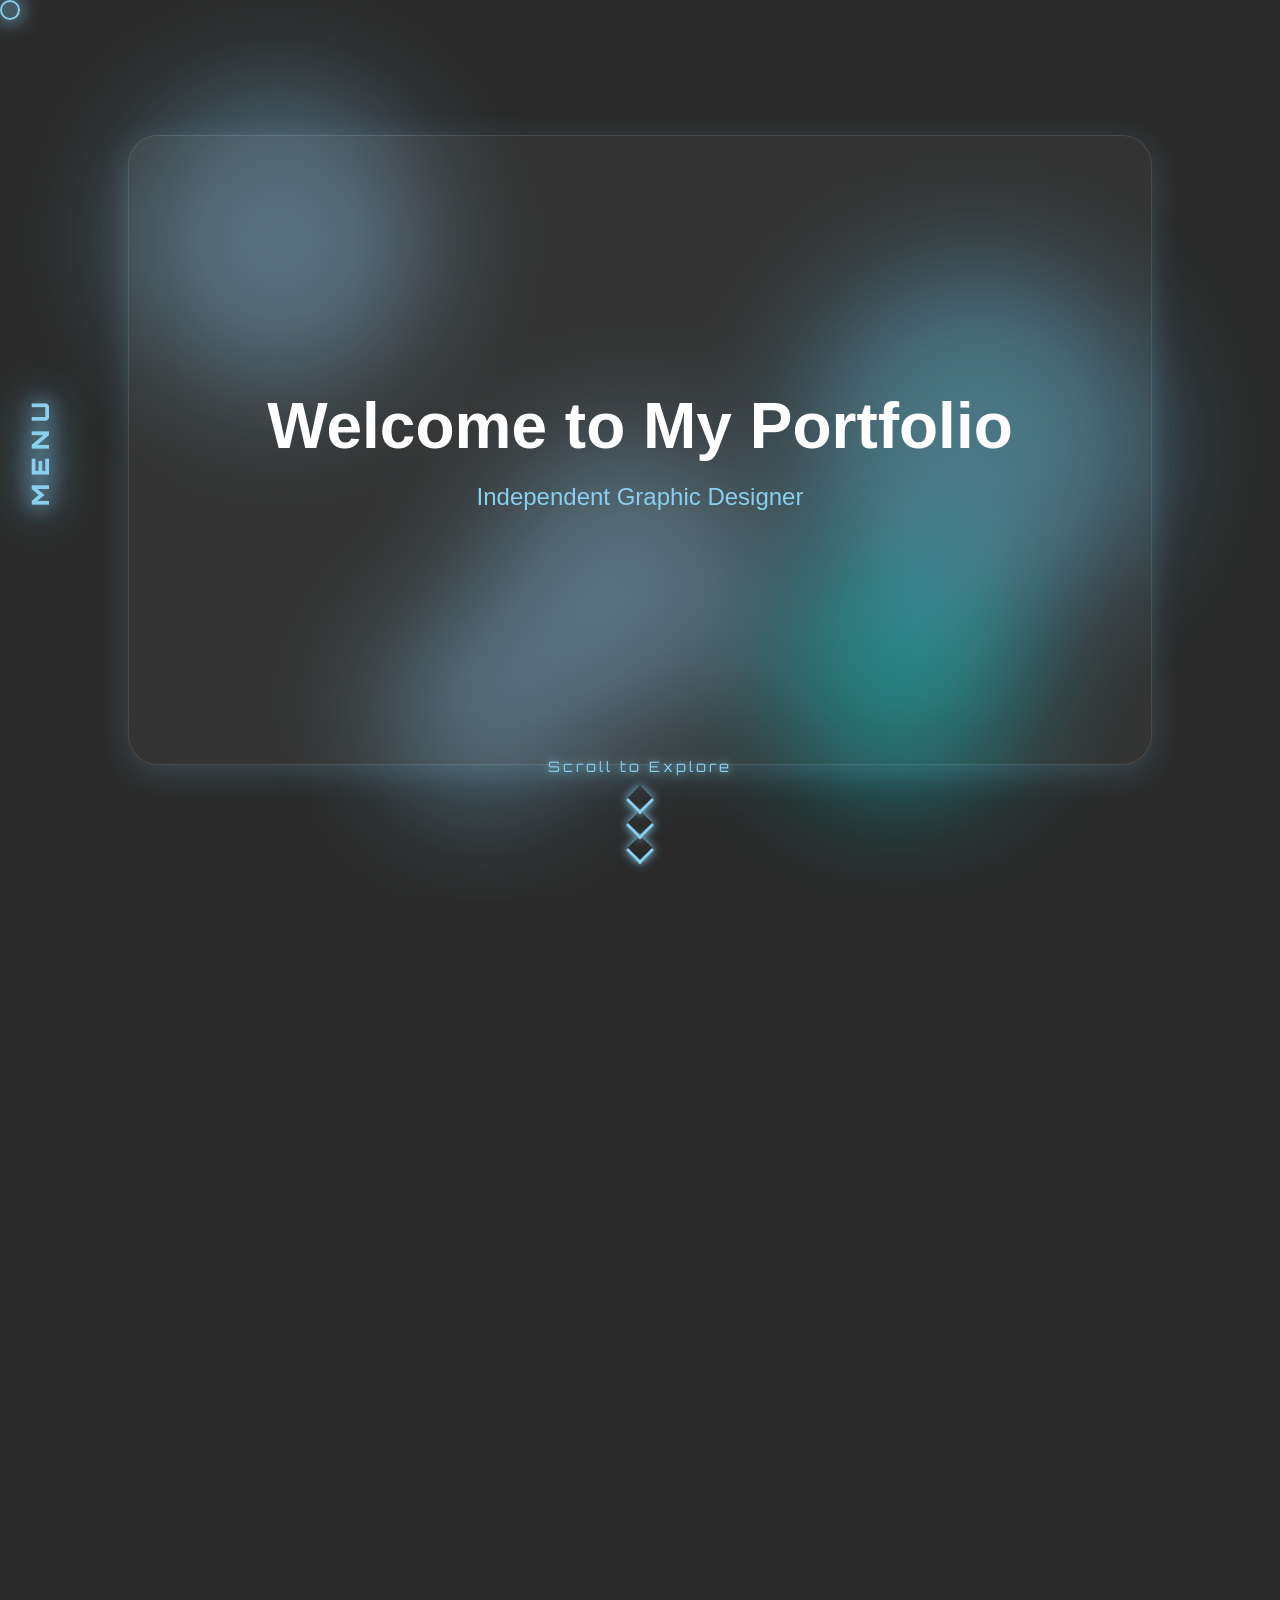
==== index.html @ 1d2e0ee6 "Update index.html" ====
<!DOCTYPE html>
<html lang="en">
<head>
    <meta charset="UTF-8">
    <meta name="viewport" content="width=device-width, initial-scale=1.0">
    <title>My Portfolio</title>
    <link rel="stylesheet" href="styles.css">
    <link href="https://fonts.googleapis.com/css2?family=Orbitron:wght@400;700;900&display=swap" rel="stylesheet">
</head>
<body>
    <!-- Custom Cursor -->
    <div class="cursor"></div>
    
    <!-- Neon Lights Background -->
    <div class="neon-container">
        <div class="neon-light"></div>
        <div class="neon-light"></div>
        <div class="neon-light"></div>
        <div class="neon-light"></div>
        <div class="neon-light"></div>
    </div>

    <!-- Side Menu with Particles -->
    <nav class="side-menu">
        <canvas id="particleCanvas"></canvas>
        <div class="menu-label">MENU</div>
        <div class="menu-content">
            <a href="#hero" class="menu-item">About Me</a>
            <a href="#gallery" class="menu-item">Stats</a>
            <a href="#links" class="menu-item">Links</a>
        </div>
    </nav>

    <!-- Scroll Indicator -->
    <div class="scroll-indicator">
        <div class="scroll-text">Scroll to Explore</div>
        <div class="scroll-arrow">
            <span></span>
            <span></span>
            <span></span>
        </div>
    </div>

    <!-- Hero Section -->
    <section id="hero" class="hero-section">
        <div class="glass-background"></div>
        <div class="hero-content">
            <h1 class="glitch-title" data-text="Welcome to My Portfolio">Welcome to My Portfolio</h1>
            <p class="hero-subtitle">Independent Graphic Designer</p>
        </div>
    </section>

    <!-- About Me Section -->
    <section id="about" class="content-section">
        <div class="section-content fade-in">
            <h2>About Me</h2>
            <p>For many years now I have grown to love graphic design. I started off using 3D software (mainly Blender 3D) to create rendered graphics. I have practiced and honed the skill through the assistance of YouTube, professional advice and the internet, taking inspiration from other artists on websites such as Behance and Artstation. </p>
            <p>I now have also touched upon different mediums, such as 2D graphics and illustration, brutalism and photography. I have taken upon experimenting with new styles, methods and principles of graphic design. I mostly enjoy creating brutalism posters. i love the grungy textures, bold shapes and the distinctive style and principles used to make the images. 
</p>
<p>My journey consists of six years of experimentation, practice and cups of decaffe coffee to get to where i am now, and have enjoyed every moment, and hope to do so for a long time.</p>
        </div>
    </section>

    <!-- Stats Counter Section -->
    <section id="gallery" class="content-section">
        <div class="section-content fade-in">
            <h2>Achievements</h2>
            <div class="stats-grid">
                <div class="stat-item bounce-in">
                    <div class="stat-card">
                        <div class="stat-number" data-target="23">0</div>
                        <div class="stat-label">Projects Made</div>
                    </div>
                </div>
                <div class="stat-item bounce-in">
                    <div class="stat-card">

                        <div class="stat-number" data-target="6">0</div>
                        <div class="stat-label">Years Experience</div>
                    </div>
                </div>
                <div class="stat-item bounce-in">
                    <div class="stat-card">

                        <div class="stat-number" data-target="2222">0</div>
                        <div class="stat-label">Project Views</div>
                    </div>
                </div>
            </div>
        </div>
    </section>

    <!-- Links Section -->
    <section id="links" class="content-section">
        <div class="section-content fade-in">
            <h2>Links</h2>
            <div class="links-container">
                <a href="https://github.com/1babybloo1" class="link-card bounce-in">
                    <h3>GitHub</h3>
                    <p>Check out my code repositories</p>
                </a>
                <a href="https://behance.net/jbgfx" class="link-card bounce-in">
                    <h3>Behance</h3>
                    <p>Explore my portfolio</p>
                </a>
                <a href="mailto:trixdesignsofficial@gmail.com" class="link-card bounce-in">
                    <h3>Email</h3>
                    <p>Contact for enquiries</p>
                </a>
            </div>
        </div>
    </section>

    <script src="script.js"></script>
</body>




<style>
  * {
    margin: 0;
    padding: 0;
    box-sizing: border-box;
    cursor: none;
}

:root {
    --primary: #2a2a2a;
    --secondary: #89CFF0;
    --tertiary: #ffffff;
}

body {
    font-family: 'Segoe UI', Tahoma, Geneva, Verdana, sans-serif;
    background-color: var(--primary);
    color: var(--tertiary);
    overflow-x: hidden;
}

html {
    scroll-behavior: smooth;
}

/* Custom Cursor */
.cursor {
    width: 20px;
    height: 20px;
    border: 2px solid var(--secondary);
    border-radius: 50%;
    position: fixed;
    pointer-events: none;
    z-index: 9999;
    transition: all 0.1s ease;
    background: rgba(137, 207, 240, 0.3);
    box-shadow: 0 0 20px var(--secondary);
}

/* Neon Lights Background */
.neon-container {
    position: fixed;
    top: 0;
    left: 0;
    width: 100%;
    height: 100%;
    pointer-events: none;
    z-index: 0;
    overflow: hidden;
}

.neon-light {
    position: absolute;
    border-radius: 50%;
    filter: blur(60px);
    animation: float 15s infinite ease-in-out;
    opacity: 0.4;
}

.neon-light:nth-child(1) {
    width: 300px;
    height: 300px;
    background: var(--secondary);
    top: 10%;
    left: 10%;
    animation-delay: 0s;
}

.neon-light:nth-child(2) {
    width: 250px;
    height: 250px;
    background: #00ffff;
    top: 60%;
    right: 20%;
    animation-delay: 3s;
}

.neon-light:nth-child(3) {
    width: 200px;
    height: 200px;
    background: var(--secondary);
    bottom: 10%;
    left: 30%;
    animation-delay: 6s;
}

.neon-light:nth-child(4) {
    width: 350px;
    height: 350px;
    background: #66d9ff;
    top: 30%;
    right: 10%;
    animation-delay: 9s;
}

.neon-light:nth-child(5) {
    width: 280px;
    height: 280px;
    background: var(--secondary);
    bottom: 20%;
    right: 40%;
    animation-delay: 12s;
}

@keyframes float {
    0%, 100% {
        transform: translate(0, 0) scale(1);
    }
    25% {
        transform: translate(50px, 50px) scale(1.1);
    }
    50% {
        transform: translate(-30px, 80px) scale(0.9);
    }
    75% {
        transform: translate(40px, -40px) scale(1.05);
    }
}

/* Side Menu with Particles */
.side-menu {
    position: fixed;
    left: 0;
    top: 0;
    height: 100vh;
    width: 80px;
    z-index: 1000;
    display: flex;
    align-items: center;
    transition: width 0.4s cubic-bezier(0.68, -0.55, 0.265, 1.55);
}

.side-menu:hover {
    width: 300px;
}

#particleCanvas {
    position: absolute;
    left: 0;
    top: 0;
    width: 100%;
    height: 100%;
    opacity: 0.6;
}

.menu-label {
    position: absolute;
    left: 50%;
    top: 50%;
    transform: translate(-50%, -50%) rotate(-90deg);
    font-family: 'Orbitron', sans-serif;
    font-size: 1.5rem;
    font-weight: 900;
    letter-spacing: 8px;
    color: var(--secondary);
    text-shadow: 0 0 20px var(--secondary),
                 0 0 40px var(--secondary),
                 0 0 60px var(--secondary);
    transition: opacity 0.3s ease;
    white-space: nowrap;
    pointer-events: none;
}

.side-menu:hover .menu-label {
    opacity: 0;
}

.menu-content {
    position: absolute;
    left: 0;
    top: 50%;
    transform: translateY(-50%);
    padding: 30px 20px;
    opacity: 0;
    transition: opacity 0.4s ease 0.2s;
    pointer-events: none;
    width: 100%;
}

.side-menu:hover .menu-content {
    opacity: 1;
    pointer-events: all;
}

.menu-item {
    display: block;
    color: var(--tertiary);
    text-decoration: none;
    padding: 15px 25px;
    margin: 15px 0;
    border-radius: 8px;
    transition: all 0.3s ease;
    background: rgba(137, 207, 240, 0.1);
    border: 1px solid transparent;
    font-family: 'Orbitron', sans-serif;
    font-weight: 700;
    letter-spacing: 2px;
    font-size: 0.9rem;
}

.menu-item:hover {
    background: rgba(137, 207, 240, 0.2);
    border-color: var(--secondary);
    transform: translateX(10px);
    box-shadow: 0 0 20px rgba(137, 207, 240, 0.4);
}

/* Scroll Indicator */
.scroll-indicator {
    position: fixed;
    bottom: 40px;
    left: 50%;
    transform: translateX(-50%);
    z-index: 100;
    display: flex;
    flex-direction: column;
    align-items: center;
    animation: fadeInOut 3s ease-in-out infinite;
}

.scroll-text {
    font-family: 'Orbitron', sans-serif;
    font-size: 0.9rem;
    color: var(--secondary);
    letter-spacing: 3px;
    margin-bottom: 15px;
    text-shadow: 0 0 10px var(--secondary);
}

.scroll-arrow {
    display: flex;
    flex-direction: column;
    align-items: center;
    gap: 5px;
}

.scroll-arrow span {
    display: block;
    width: 20px;
    height: 20px;
    border-bottom: 3px solid var(--secondary);
    border-right: 3px solid var(--secondary);
    transform: rotate(45deg);
    animation: scrollAnimation 2s infinite;
    box-shadow: 0 0 10px var(--secondary);
}

.scroll-arrow span:nth-child(2) {
    animation-delay: 0.2s;
}

.scroll-arrow span:nth-child(3) {
    animation-delay: 0.4s;
}

@keyframes scrollAnimation {
    0% {
        opacity: 0;
        transform: rotate(45deg) translate(-10px, -10px);
    }
    50% {
        opacity: 1;
    }
    100% {
        opacity: 0;
        transform: rotate(45deg) translate(10px, 10px);
    }
}

@keyframes fadeInOut {
    0%, 100% {
        opacity: 1;
    }
    50% {
        opacity: 0.5;
    }
}

/* Hide scroll indicator when scrolling */
.scroll-indicator.hidden {
    animation: fadeOut 0.5s ease forwards;
}

@keyframes fadeOut {
    to {
        opacity: 0;
        visibility: hidden;
    }
}

/* Hero Section */
.hero-section {
    min-height: 100vh;
    display: flex;
    align-items: center;
    justify-content: center;
    position: relative;
    overflow: hidden;
}

.glass-background {
    position: absolute;
    top: 50%;
    left: 50%;
    transform: translate(-50%, -50%);
    width: 80%;
    height: 70%;
    background: rgba(255, 255, 255, 0.05);
    backdrop-filter: blur(20px);
    border-radius: 30px;
    border: 1px solid rgba(255, 255, 255, 0.1);
    box-shadow: 0 8px 32px 0 rgba(137, 207, 240, 0.2);
    animation: glassFloat 6s ease-in-out infinite;
}

@keyframes glassFloat {
    0%, 100% {
        transform: translate(-50%, -50%) scale(1);
    }
    50% {
        transform: translate(-50%, -48%) scale(1.02);
    }
}

.hero-content {
    position: relative;
    z-index: 1;
    text-align: center;
}

.glitch-title {
    font-size: 4rem;
    font-weight: 700;
    color: var(--tertiary);
    position: relative;
    display: inline-block;
    animation: smoothBlink 1s ease-out;
}

@keyframes smoothBlink {
    0% {
        opacity: 0;
        transform: scale(0.95);
    }
    20% {
        opacity: 0.3;
        transform: scale(0.98);
    }
    40% {
        opacity: 0;
        transform: scale(0.96);
    }
    60% {
        opacity: 0.6;
        transform: scale(1.02);
    }
    80% {
        opacity: 1;
        transform: scale(1);
    }
    100% {
        opacity: 1;
        transform: scale(1);
    }
}

.glitch-title::before,
.glitch-title::after {
    content: attr(data-text);
    position: absolute;
    top: 0;
    left: 0;
    width: 100%;
    height: 100%;
    opacity: 0;
}

.glitch-title:hover::before {
    color: var(--secondary);
    animation: glitch1 0.3s infinite;
}

.glitch-title:hover::after {
    color: #00ffff;
    animation: glitch2 0.3s infinite;
}

@keyframes glitch1 {
    0% {
        clip-path: inset(40% 0 61% 0);
        transform: translate(-2px, -2px);
        opacity: 0.8;
    }
    20% {
        clip-path: inset(92% 0 1% 0);
        transform: translate(2px, 2px);
    }
    40% {
        clip-path: inset(43% 0 1% 0);
        transform: translate(-2px, 2px);
    }
    60% {
        clip-path: inset(25% 0 58% 0);
        transform: translate(2px, -2px);
    }
    80% {
        clip-path: inset(54% 0 7% 0);
        transform: translate(-2px, -2px);
    }
    100% {
        clip-path: inset(58% 0 43% 0);
        transform: translate(2px, 2px);
    }
}

@keyframes glitch2 {
    0% {
        clip-path: inset(65% 0 15% 0);
        transform: translate(2px, 2px);
        opacity: 0.8;
    }
    20% {
        clip-path: inset(22% 0 65% 0);
        transform: translate(-2px, -2px);
    }
    40% {
        clip-path: inset(85% 0 5% 0);
        transform: translate(2px, -2px);
    }
    60% {
        clip-path: inset(5% 0 80% 0);
        transform: translate(-2px, 2px);
    }
    80% {
        clip-path: inset(40% 0 43% 0);
        transform: translate(2px, 2px);
    }
    100% {
        clip-path: inset(12% 0 78% 0);
        transform: translate(-2px, -2px);
    }
}

.hero-subtitle {
    font-size: 1.5rem;
    margin-top: 20px;
    color: var(--secondary);
    opacity: 0;
    animation: fadeInUp 1s ease-out 0.5s forwards;
}

@keyframes fadeInUp {
    from {
        opacity: 0;
        transform: translateY(30px);
    }
    to {
        opacity: 1;
        transform: translateY(0);
    }
}

/* Content Sections */
.content-section {
    min-height: 100vh;
    display: flex;
    align-items: center;
    justify-content: center;
    padding: 80px 20px;
    position: relative;
}

.section-content {
    max-width: 1200px;
    width: 100%;
    padding: 60px;
    background: rgba(42, 42, 42, 0.6);
    backdrop-filter: blur(10px);
    border-radius: 20px;
    border: 1px solid rgba(137, 207, 240, 0.2);
}

.section-content h2 {
    font-size: 3rem;
    margin-bottom: 30px;
    color: var(--secondary);
}

.section-content p {
    font-size: 1.2rem;
    line-height: 1.8;
    margin-bottom: 20px;
}

/* Stats Grid */
.stats-grid {
    display: grid;
    grid-template-columns: repeat(auto-fit, minmax(250px, 1fr));
    gap: 40px;
    margin-top: 40px;
}

.stat-item {
    opacity: 0;
    transform: translateY(50px);
}

.stat-card {
    background: rgba(137, 207, 240, 0.1);
    padding: 50px 40px;
    border-radius: 15px;
    border: 1px solid rgba(137, 207, 240, 0.3);
    transition: all 0.3s ease;
    height: 100%;
    text-align: center;
    display: flex;
    flex-direction: column;
    align-items: center;
    justify-content: center;
}

.stat-card:hover {
    transform: translateY(-10px);
    box-shadow: 0 10px 40px rgba(137, 207, 240, 0.3);
    border-color: var(--secondary);
    background: rgba(137, 207, 240, 0.15);
}

.stat-icon {
    font-size: 4rem;
    margin-bottom: 20px;
    filter: drop-shadow(0 0 10px var(--secondary));
}

.stat-number {
    font-size: 4rem;
    font-weight: 900;
    color: var(--secondary);
    margin-bottom: 15px;
    font-family: 'Orbitron', sans-serif;
    text-shadow: 0 0 20px var(--secondary);
}

.stat-label {
    font-size: 1.2rem;
    color: var(--tertiary);
    font-weight: 600;
    letter-spacing: 1px;
}

.stat-number.counting {
    animation: pulse 0.5s ease;
}

@keyframes pulse {
    0%, 100% {
        transform: scale(1);
    }
    50% {
        transform: scale(1.1);
    }
}

/* Links Container */
.links-container {
    display: grid;
    grid-template-columns: repeat(auto-fit, minmax(250px, 1fr));
    gap: 30px;
    margin-top: 40px;
}

.link-card {
    background: rgba(137, 207, 240, 0.1);
    padding: 40px;
    border-radius: 15px;
    border: 1px solid rgba(137, 207, 240, 0.3);
    text-decoration: none;
    color: var(--tertiary);
    transition: all 0.3s ease;
    display: block;
    opacity: 0;
    transform: translateY(50px);
}

.link-card:hover {
    transform: translateY(-10px) scale(1.05);
    box-shadow: 0 10px 40px rgba(137, 207, 240, 0.4);
    border-color: var(--secondary);
    background: rgba(137, 207, 240, 0.2);
}

.link-card h3 {
    font-size: 1.8rem;
    margin-bottom: 10px;
    color: var(--secondary);
}

.link-card p {
    font-size: 1rem;
    margin: 0;
}

/* Fade In Animation */
.fade-in {
    opacity: 0;
    transform: translateY(50px);
    transition: all 0.8s ease;
}

.fade-in.visible {
    opacity: 1;
    transform: translateY(0);
}

/* Bounce In Animation */
.bounce-in {
    animation: bounceIn 0.8s cubic-bezier(0.68, -0.55, 0.265, 1.55) forwards;
}

@keyframes bounceIn {
    0% {
        opacity: 0;
        transform: scale(0.3) translateY(50px);
    }
    50% {
        opacity: 1;
        transform: scale(1.05);
    }
    70% {
        transform: scale(0.9);
    }
    100% {
        opacity: 1;
        transform: scale(1) translateY(0);
    }
}

/* Responsive */
@media (max-width: 768px) {
    .glitch-title {
        font-size: 2.5rem;
    }
    
    .hero-subtitle {
        font-size: 1.2rem;
    }
    
    .section-content {
        padding: 40px 20px;
    }
    
    .section-content h2 {
        font-size: 2rem;
    }
    
    .stats-grid,
    .links-container {
        grid-template-columns: 1fr;
    }
    
    .side-menu {
        width: 60px;
    }
    
    .side-menu:hover {
        width: 250px;
    }
    
    .menu-label {
        font-size: 1rem;
        letter-spacing: 4px;
    }
}
</style>
</html>
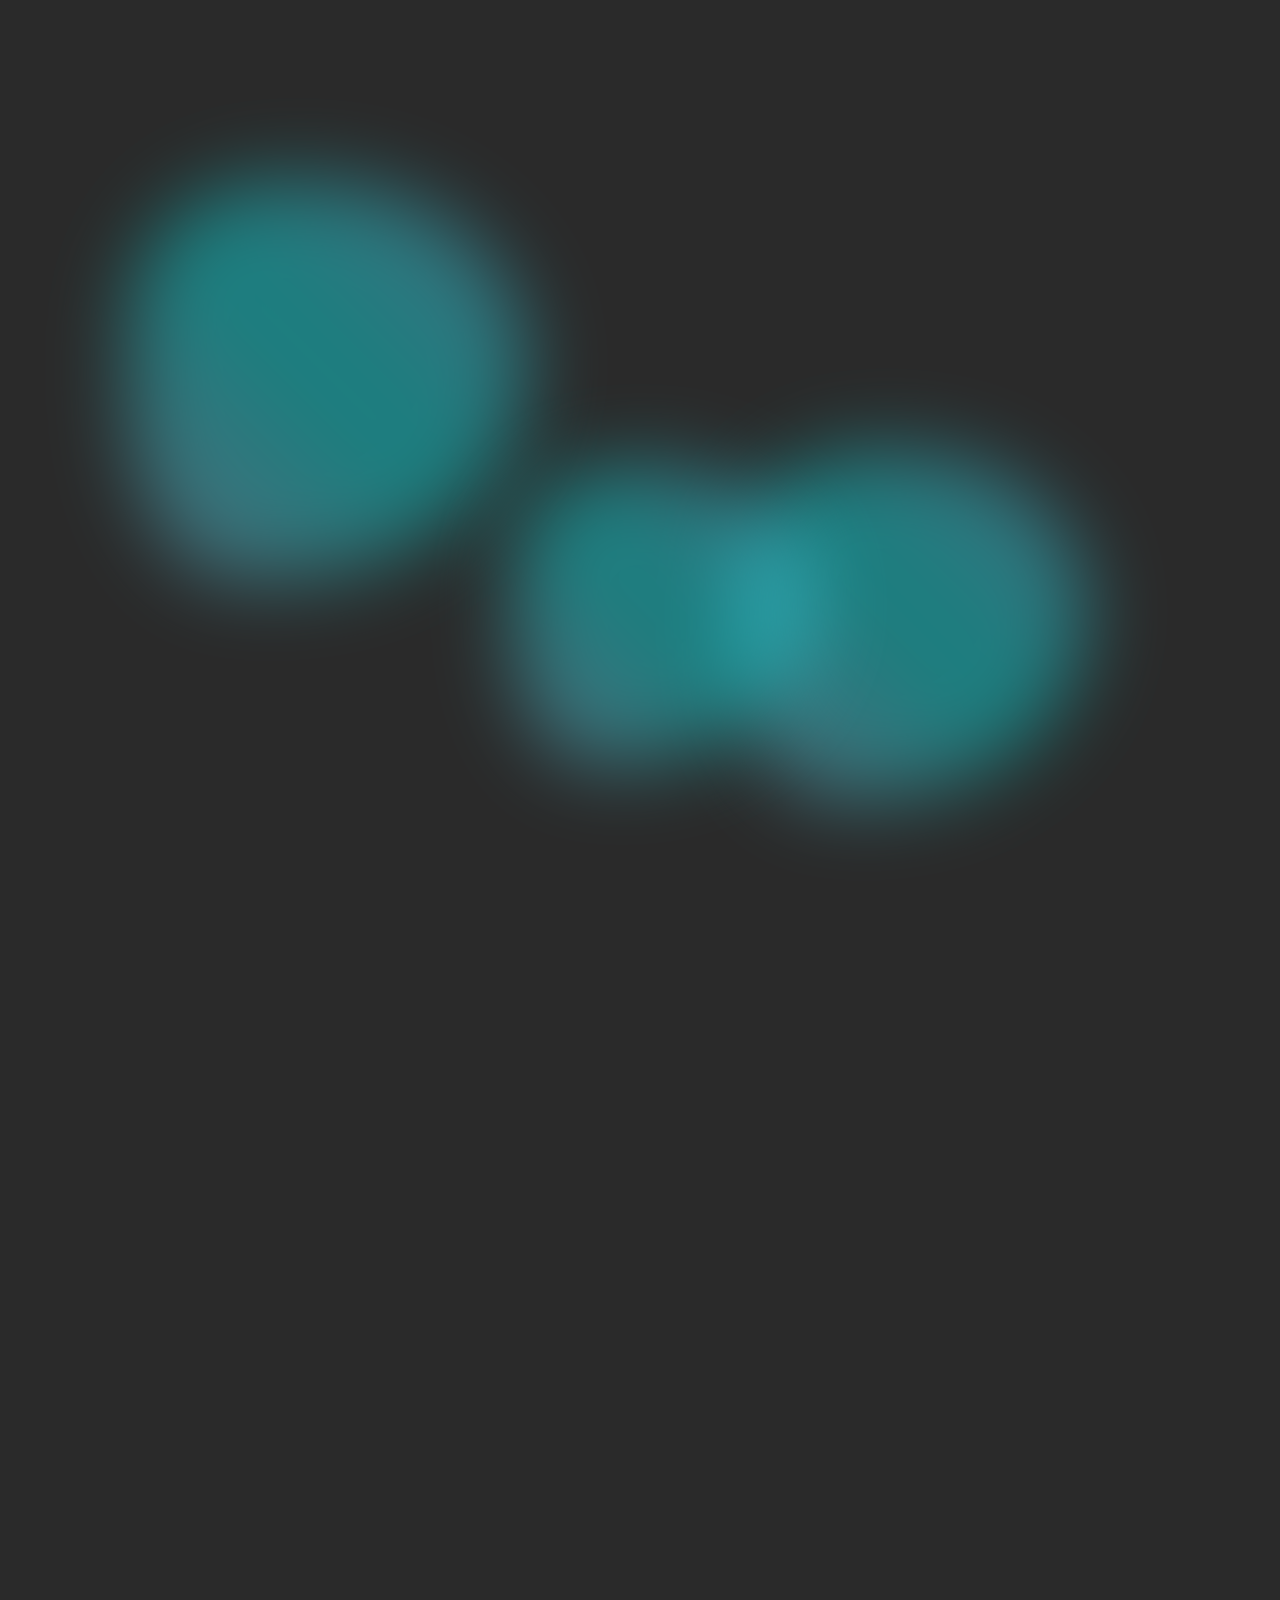
==== commit 8913136a: "Add loading screen and restructure HTML sections" ====
--- a/index.html
+++ b/index.html
@@ -8,108 +8,124 @@
     <link href="https://fonts.googleapis.com/css2?family=Orbitron:wght@400;700;900&display=swap" rel="stylesheet">
 </head>
 <body>
-    <!-- Custom Cursor -->
-    <div class="cursor"></div>
-    
-    <!-- Neon Lights Background -->
-    <div class="neon-container">
-        <div class="neon-light"></div>
-        <div class="neon-light"></div>
-        <div class="neon-light"></div>
-        <div class="neon-light"></div>
-        <div class="neon-light"></div>
-    </div>
-
-    <!-- Side Menu with Particles -->
-    <nav class="side-menu">
-        <canvas id="particleCanvas"></canvas>
-        <div class="menu-label">MENU</div>
-        <div class="menu-content">
-            <a href="#hero" class="menu-item">About Me</a>
-            <a href="#gallery" class="menu-item">Stats</a>
-            <a href="#links" class="menu-item">Links</a>
+    <!-- Loading Screen -->
+    <div class="loading-screen">
+        <div class="loading-background">
+            <div class="liquid-blob blob-1"></div>
+            <div class="liquid-blob blob-2"></div>
+            <div class="liquid-blob blob-3"></div>
         </div>
-    </nav>
-
-    <!-- Scroll Indicator -->
-    <div class="scroll-indicator">
-        <div class="scroll-text">Scroll to Explore</div>
-        <div class="scroll-arrow">
-            <span></span>
-            <span></span>
-            <span></span>
+        <div class="loading-content">
+            <h1 class="loading-text">
+                <span class="typewriter"></span>
+                <span class="cursor-blink">_</span>
+            </h1>
         </div>
     </div>
 
-    <!-- Hero Section -->
-    <section id="hero" class="hero-section">
-        <div class="glass-background"></div>
-        <div class="hero-content">
-            <h1 class="glitch-title" data-text="Welcome to My Portfolio">Welcome to My Portfolio</h1>
-            <p class="hero-subtitle">Independent Graphic Designer</p>
+    <!-- Main Content -->
+    <div class="main-content">
+        <!-- Custom Cursor -->
+        <div class="cursor"></div>
+        
+        <!-- Neon Lights Background -->
+        <div class="neon-container">
+            <div class="neon-light"></div>
+            <div class="neon-light"></div>
+            <div class="neon-light"></div>
+            <div class="neon-light"></div>
+            <div class="neon-light"></div>
         </div>
-    </section>
-
-    <!-- About Me Section -->
-    <section id="about" class="content-section">
-        <div class="section-content fade-in">
-            <h2>About Me</h2>
-            <p>For many years now I have grown to love graphic design. I started off using 3D software (mainly Blender 3D) to create rendered graphics. I have practiced and honed the skill through the assistance of YouTube, professional advice and the internet, taking inspiration from other artists on websites such as Behance and Artstation. </p>
-            <p>I now have also touched upon different mediums, such as 2D graphics and illustration, brutalism and photography. I have taken upon experimenting with new styles, methods and principles of graphic design. I mostly enjoy creating brutalism posters. i love the grungy textures, bold shapes and the distinctive style and principles used to make the images. 
-</p>
-<p>My journey consists of six years of experimentation, practice and cups of decaffe coffee to get to where i am now, and have enjoyed every moment, and hope to do so for a long time.</p>
+
+        <!-- Side Menu with Particles -->
+        <nav class="side-menu">
+            <canvas id="particleCanvas"></canvas>
+            <div class="menu-label">MENU</div>
+            <div class="menu-content">
+                <a href="#hero" class="menu-item">About Me</a>
+                <a href="#gallery" class="menu-item">Stats</a>
+                <a href="#links" class="menu-item">Links</a>
+            </div>
+        </nav>
+
+        <!-- Scroll Indicator -->
+        <div class="scroll-indicator">
+            <div class="scroll-text">Scroll to Explore</div>
+            <div class="scroll-arrow">
+                <span></span>
+                <span></span>
+                <span></span>
+            </div>
         </div>
-    </section>
-
-    <!-- Stats Counter Section -->
-    <section id="gallery" class="content-section">
-        <div class="section-content fade-in">
-            <h2>Achievements</h2>
-            <div class="stats-grid">
-                <div class="stat-item bounce-in">
-                    <div class="stat-card">
-                        <div class="stat-number" data-target="23">0</div>
-                        <div class="stat-label">Projects Made</div>
+
+        <!-- Hero Section -->
+        <section id="hero" class="hero-section">
+            <div class="glass-background"></div>
+            <div class="hero-content">
+                <h1 class="glitch-title" data-text="Welcome to My Portfolio">Welcome to My Portfolio</h1>
+                <p class="hero-subtitle">Independent Graphic Designer</p>
+            </div>
+        </section>
+
+        <!-- About Me Section -->
+        <section id="about" class="content-section">
+            <div class="section-content fade-in">
+                <h2>About Me</h2>
+                <p>For many years now I have grown to love graphic design. I started off using 3D software (mainly Blender 3D) to create rendered graphics. I have practiced and honed the skill through the assistance of YouTube, professional advice and the internet, taking inspiration from other artists on websites such as Behance and Artstation.</p>
+                <p>I now have also touched upon different mediums, such as 2D graphics and illustration, brutalism and photography. I have taken upon experimenting with new styles, methods and principles of graphic design. I mostly enjoy creating brutalism posters. i love the grungy textures, bold shapes and the distinctive style and principles used to make the images.</p>
+                <p>My journey consists of six years of experimentation, practice and cups of decaffe coffee to get to where i am now, and have enjoyed every moment, and hope to do so for a long time.</p>
+            </div>
+        </section>
+
+        <!-- Stats Counter Section -->
+        <section id="gallery" class="content-section">
+            <div class="section-content fade-in">
+                <h2>Achievements</h2>
+                <div class="stats-grid">
+                    <div class="stat-item bounce-in">
+                        <div class="stat-card">
+                            <div class="stat-number" data-target="23">0</div>
+                            <div class="stat-label">Projects Made</div>
+                        </div>
                     </div>
-                </div>
-                <div class="stat-item bounce-in">
-                    <div class="stat-card">
-
-                        <div class="stat-number" data-target="6">0</div>
-                        <div class="stat-label">Years Experience</div>
+                    <div class="stat-item bounce-in">
+                        <div class="stat-card">
+                            <div class="stat-number" data-target="6">0</div>
+                            <div class="stat-label">Years Experience</div>
+                        </div>
                     </div>
-                </div>
-                <div class="stat-item bounce-in">
-                    <div class="stat-card">
-
-                        <div class="stat-number" data-target="2222">0</div>
-                        <div class="stat-label">Project Views</div>
+                    <div class="stat-item bounce-in">
+                        <div class="stat-card">
+                            <div class="stat-number" data-target="2222">0</div>
+                            <div class="stat-label">Project Views</div>
+                        </div>
                     </div>
                 </div>
             </div>
-        </div>
-    </section>
-
-    <!-- Links Section -->
-    <section id="links" class="content-section">
-        <div class="section-content fade-in">
-            <h2>Links</h2>
-            <div class="links-container">
-                <a href="https://github.com/1babybloo1" class="link-card bounce-in">
-                    <h3>GitHub</h3>
-                    <p>Check out my code repositories</p>
-                </a>
-                <a href="https://behance.net/jbgfx" class="link-card bounce-in">
-                    <h3>Behance</h3>
-                    <p>Explore my portfolio</p>
-                </a>
-                <a href="mailto:trixdesignsofficial@gmail.com" class="link-card bounce-in">
-                    <h3>Email</h3>
-                    <p>Contact for enquiries</p>
-                </a>
+        </section>
+
+        <!-- Links Section -->
+        <section id="links" class="content-section">
+            <div class="section-content fade-in">
+                <h2>Links</h2>
+                <div class="links-container">
+                    <a href="https://github.com/1babybloo1" class="link-card bounce-in">
+                        <h3>GitHub</h3>
+                        <p>Check out my code repositories</p>
+                    </a>
+                    <a href="https://behance.net/jbgfx" class="link-card bounce-in">
+                        <h3>Behance</h3>
+                        <p>Explore my portfolio</p>
+                    </a>
+                    <a href="mailto:trixdesignsofficial@gmail.com" class="link-card bounce-in">
+                        <h3>Email</h3>
+                        <p>Contact for enquiries</p>
+                    </a>
+                </div>
             </div>
-        </div>
-    </section>
+        </section>
+    </div>
+    <!-- End Main Content -->
 
     <script src="script.js"></script>
 </body>
@@ -140,6 +156,145 @@
 
 html {
     scroll-behavior: smooth;
+}
+
+/* Loading Screen */
+.loading-screen {
+    position: fixed;
+    top: 0;
+    left: 0;
+    width: 100%;
+    height: 100%;
+    z-index: 10000;
+    display: flex;
+    align-items: center;
+    justify-content: center;
+    background: var(--primary);
+    transition: opacity 0.8s ease, visibility 0.8s ease;
+}
+
+.loading-screen.hidden {
+    opacity: 0;
+    visibility: hidden;
+    pointer-events: none;
+}
+
+.loading-background {
+    position: absolute;
+    top: 0;
+    left: 0;
+    width: 100%;
+    height: 100%;
+    overflow: hidden;
+}
+
+.liquid-blob {
+    position: absolute;
+    border-radius: 40% 60% 70% 30% / 40% 50% 60% 50%;
+    background: linear-gradient(45deg, var(--secondary), #00ffff, #66d9ff);
+    filter: blur(40px);
+    opacity: 0.4;
+    animation: liquidMorph 8s ease-in-out infinite;
+}
+
+.blob-1 {
+    width: 400px;
+    height: 400px;
+    top: 20%;
+    left: 10%;
+    animation-delay: 0s;
+}
+
+.blob-2 {
+    width: 350px;
+    height: 350px;
+    top: 50%;
+    right: 15%;
+    animation-delay: 2s;
+}
+
+.blob-3 {
+    width: 300px;
+    height: 300px;
+    bottom: 15%;
+    left: 40%;
+    animation-delay: 4s;
+}
+
+@keyframes liquidMorph {
+    0%, 100% {
+        border-radius: 40% 60% 70% 30% / 40% 50% 60% 50%;
+        transform: translate(0, 0) rotate(0deg) scale(1);
+    }
+    25% {
+        border-radius: 70% 30% 50% 50% / 30% 30% 70% 70%;
+        transform: translate(30px, -30px) rotate(90deg) scale(1.1);
+    }
+    50% {
+        border-radius: 30% 70% 70% 30% / 50% 70% 30% 50%;
+        transform: translate(-20px, 40px) rotate(180deg) scale(0.9);
+    }
+    75% {
+        border-radius: 50% 50% 30% 70% / 70% 50% 50% 30%;
+        transform: translate(40px, 20px) rotate(270deg) scale(1.05);
+    }
+}
+
+.loading-content {
+    position: relative;
+    z-index: 1;
+    text-align: center;
+}
+
+.loading-text {
+    font-family: 'Orbitron', sans-serif;
+    font-size: 4rem;
+    font-weight: 900;
+    color: var(--tertiary);
+filter: drop-shadow(0 0 20px var(--secondary))
+        drop-shadow(0 0 40px var(--secondary))
+        drop-shadow(0 0 60px var(--secondary))
+        drop-shadow(0 0 80px rgba(137, 207, 240, 0.5));
+    display: flex;
+    align-items: center;
+    justify-content: center;
+}
+
+.typewriter {
+    display: inline-block;
+    overflow: hidden;
+    white-space: nowrap;
+    letter-spacing: 0.15em;
+}
+
+.cursor-blink {
+    font-weight: 400;
+    animation: blink 0.7s infinite;
+    opacity: 0;
+    margin-left: 5px;
+}
+
+.cursor-blink.show {
+    opacity: 1;
+}
+
+@keyframes blink {
+    0%, 49% {
+        opacity: 1;
+    }
+    50%, 100% {
+        opacity: 0;
+    }
+}
+
+/* Main Content Initially Hidden */
+.main-content {
+    opacity: 0;
+    transition: opacity 0.8s ease;
+}
+
+.main-content.visible {
+    opacity: 1;
 }
 
 /* Custom Cursor */
@@ -756,6 +911,29 @@
 
 /* Responsive */
 @media (max-width: 768px) {
+    .loading-text {
+        font-size: 2.5rem;
+    }
+
+    .liquid-blob {
+        filter: blur(30px);
+    }
+
+    .blob-1 {
+        width: 300px;
+        height: 300px;
+    }
+
+    .blob-2 {
+        width: 250px;
+        height: 250px;
+    }
+
+    .blob-3 {
+        width: 200px;
+        height: 200px;
+    }
+
     .glitch-title {
         font-size: 2.5rem;
     }
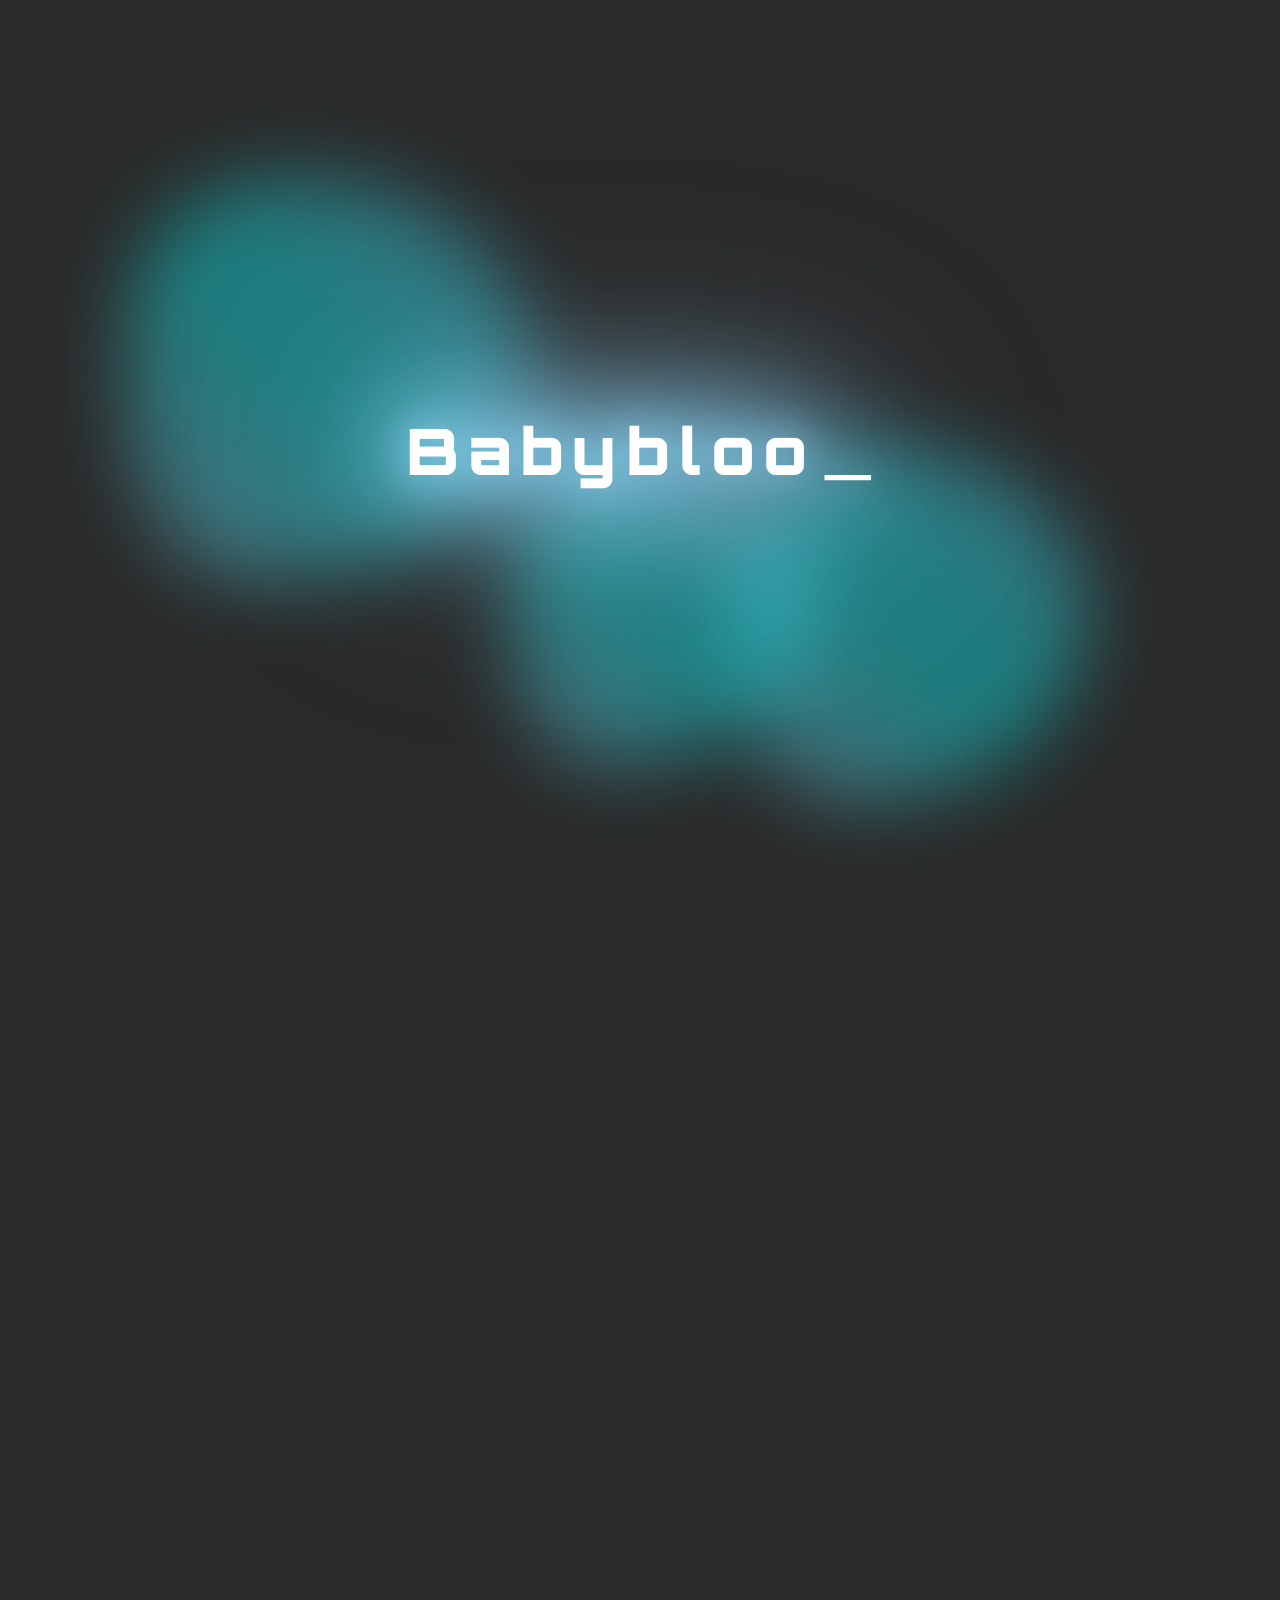
==== commit 1fc71b26: "Update index.html" ====
--- a/index.html
+++ b/index.html
@@ -6,6 +6,7 @@
     <title>My Portfolio</title>
     <link rel="stylesheet" href="styles.css">
     <link href="https://fonts.googleapis.com/css2?family=Orbitron:wght@400;700;900&display=swap" rel="stylesheet">
+    <script src="https://challenges.cloudflare.com/turnstile/v0/api.js" async defer></script>
 </head>
 <body>
     <!-- Loading Screen -->
@@ -45,6 +46,7 @@
                 <a href="#hero" class="menu-item">About Me</a>
                 <a href="#gallery" class="menu-item">Stats</a>
                 <a href="#links" class="menu-item">Links</a>
+                <a href="#" class="menu-item" id="contact-link">Contact</a> 
             </div>
         </nav>
 
@@ -125,6 +127,29 @@
             </div>
         </section>
     </div>
+    
+    <div class="contact-modal-overlay" id="contact-modal">
+        <div class="contact-form-container">
+            <button class="close-button">&times;</button>
+            <h2>Contact Me</h2>
+            <form id="contact-form" action="https://formspree.io/f/mpwkzozz" method="POST">
+                <div class="form-group">
+                    <input type="text" id="name" name="name" required>
+                    <label for="name">Name</label>
+                </div>
+                <div class="form-group">
+                    <input type="email" id="email" name="email" required>
+                    <label for="email">Email</label>
+                </div>
+                <div class="form-group">
+                    <textarea id="message" name="message" rows="5" required></textarea>
+                    <label for="message">Message</label>
+                </div>
+                <div class="cf-turnstile" data-sitekey="0x4AAAAAACA97m9Q3SAD0fut"></div>
+                <button type="submit" class="submit-button">Send Message</button>
+            </form>
+        </div>
+    </div>
     <!-- End Main Content -->
 
     <script src="script.js"></script>
@@ -305,7 +330,7 @@
     border-radius: 50%;
     position: fixed;
     pointer-events: none;
-    z-index: 9999;
+    z-index: 10002;
     transition: all 0.1s ease;
     background: rgba(137, 207, 240, 0.3);
     box-shadow: 0 0 20px var(--secondary);
@@ -968,5 +993,127 @@
         letter-spacing: 4px;
     }
 }
+/* ======================================== */
+/*          CONTACT FORM STYLES             */
+/* ======================================== */
+
+.contact-modal-overlay {
+    position: fixed;
+    top: 0;
+    left: 0;
+    width: 100%;
+    height: 100%;
+    background: rgba(0, 0, 0, 0.7);
+    backdrop-filter: blur(10px);
+    z-index: 10001;
+    display: flex;
+    align-items: center;
+    justify-content: center;
+    opacity: 0;
+    visibility: hidden;
+    transition: opacity 0.5s ease, visibility 0.5s ease;
+}
+
+.contact-modal-overlay.visible {
+    opacity: 1;
+    visibility: visible;
+}
+
+.contact-form-container {
+    position: relative;
+    background: rgba(42, 42, 42, 0.6);
+    backdrop-filter: blur(20px);
+    padding: 40px;
+    border-radius: 20px;
+    border: 1px solid rgba(137, 207, 240, 0.3);
+    box-shadow: 0 8px 32px 0 rgba(137, 207, 240, 0.2);
+    width: 90%;
+    max-width: 500px;
+    transform: scale(0.9);
+    transition: transform 0.5s ease;
+}
+
+.contact-modal-overlay.visible .contact-form-container {
+    transform: scale(1);
+}
+
+.close-button {
+    position: absolute;
+    top: 15px;
+    right: 15px;
+    background: none;
+    border: none;
+    color: var(--tertiary);
+    font-size: 2rem;
+    font-weight: bold;
+    /* Make sure cursor style is correct */
+    cursor: none !important; 
+}
+
+.contact-form-container h2 {
+    font-family: 'Orbitron', sans-serif;
+    color: var(--secondary);
+    text-align: center;
+    margin-bottom: 30px;
+    font-size: 2rem;
+}
+
+.form-group {
+    position: relative;
+    margin-bottom: 35px;
+}
+
+.form-group input,
+.form-group textarea {
+    width: 100%;
+    background: transparent;
+    border: none;
+    border-bottom: 2px solid rgba(137, 207, 240, 0.5);
+    color: var(--tertiary);
+    font-size: 1.1rem;
+    padding: 10px 0;
+    outline: none;
+    position: relative;
+    z-index: 1;
+}
+
+.form-group label {
+    position: absolute;
+    top: 10px;
+    left: 0;
+    color: rgba(255, 255, 255, 0.7);
+    transition: all 0.3s ease;
+    pointer-events: none;
+}
+
+.form-group input:focus + label,
+.form-group input:valid + label,
+.form-group textarea:focus + label,
+.form-group textarea:valid + label {
+    top: -20px;
+    font-size: 0.9rem;
+    color: var(--secondary);
+}
+
+.submit-button {
+    display: block;
+    width: 100%;
+    padding: 15px;
+    background: rgba(137, 207, 240, 0.2);
+    border: 1px solid var(--secondary);
+    color: var(--tertiary);
+    border-radius: 8px;
+    font-family: 'Orbitron', sans-serif;
+    font-size: 1.1rem;
+    transition: all 0.3s ease;
+    /* Make sure cursor style is correct */
+    cursor: none !important; 
+}
+
+.submit-button:hover {
+    background: var(--secondary);
+    color: var(--primary);
+    box-shadow: 0 0 20px var(--secondary);
+}
 </style>
 </html>
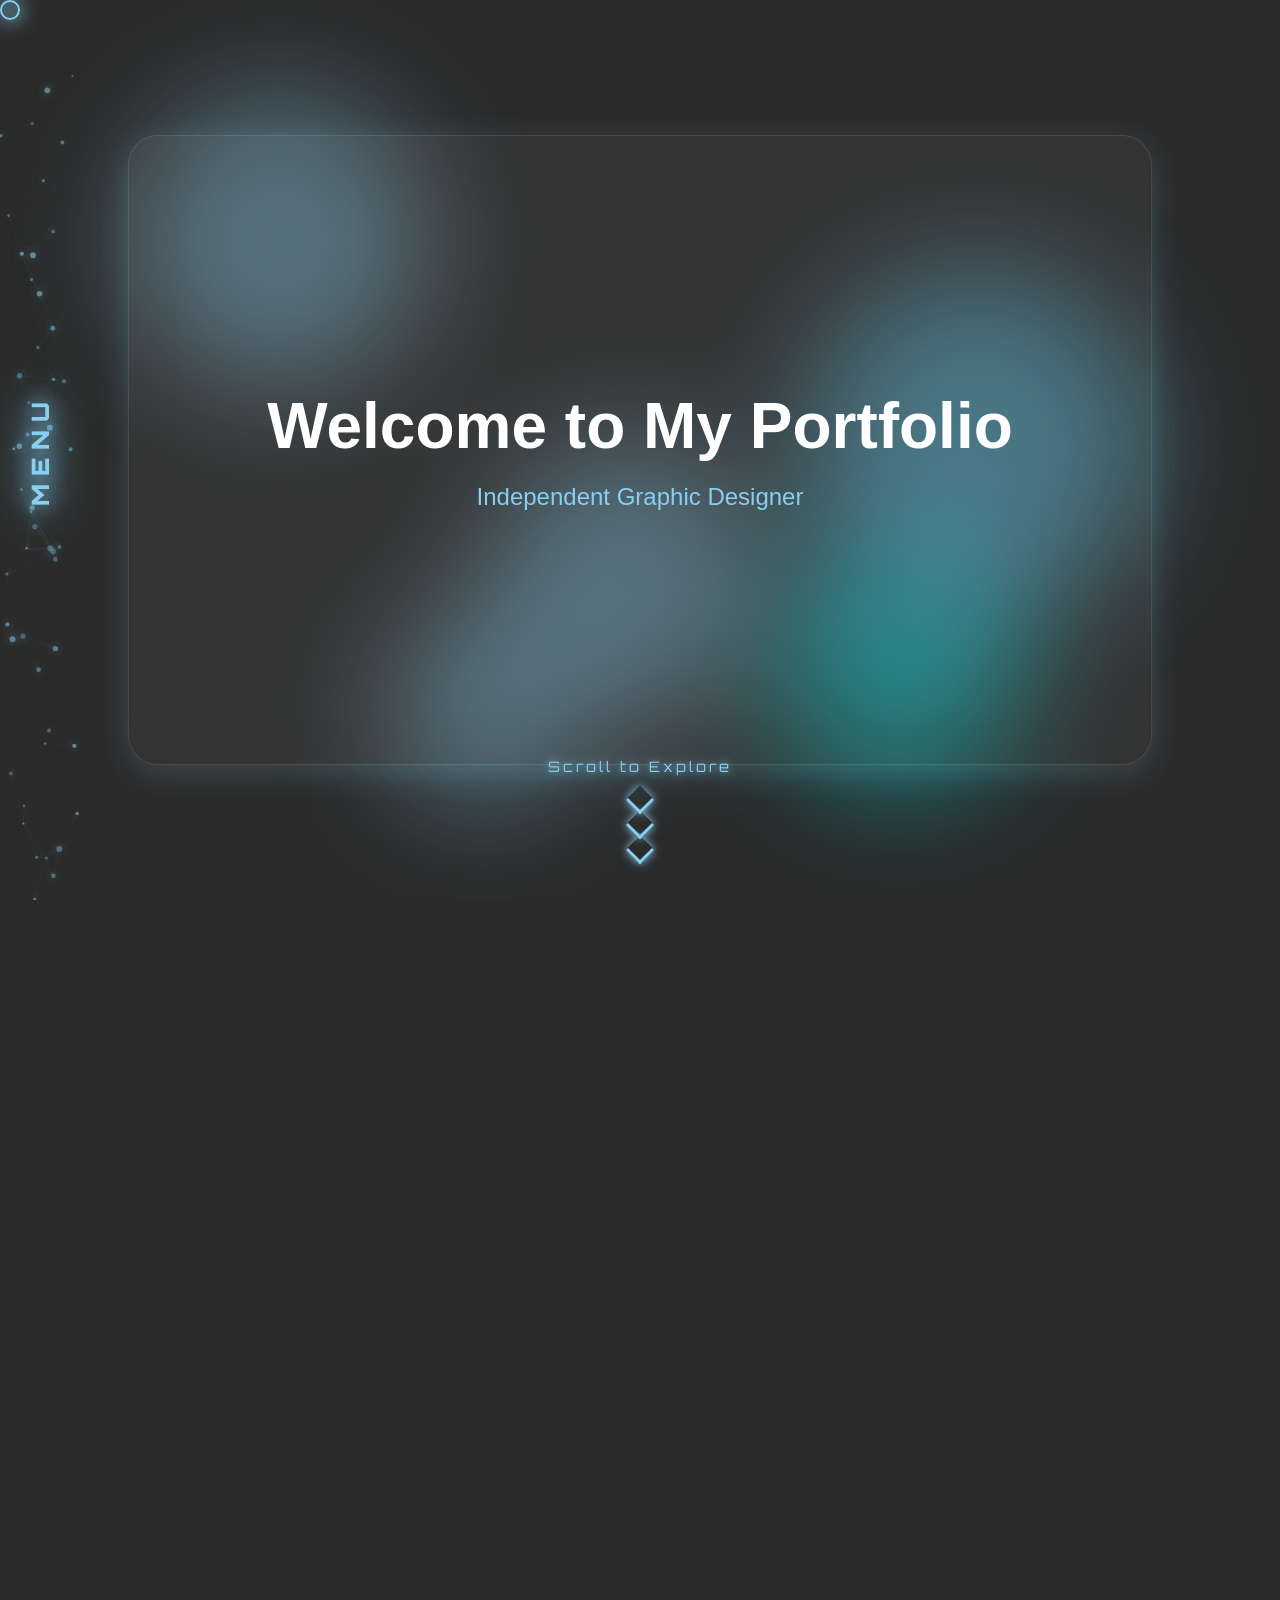
==== commit 160a772e: "Replace email link with Displate link" ====
--- a/index.html
+++ b/index.html
@@ -119,9 +119,9 @@
                         <h3>Behance</h3>
                         <p>Explore my portfolio</p>
                     </a>
-                    <a href="mailto:trixdesignsofficial@gmail.com" class="link-card bounce-in">
-                        <h3>Email</h3>
-                        <p>Contact for enquiries</p>
+                    <a href="https://displate.com/artist/babybloo" class="link-card bounce-in">
+                        <h3>Displate</h3>
+                        <p>Metal Posters</p>
                     </a>
                 </div>
             </div>
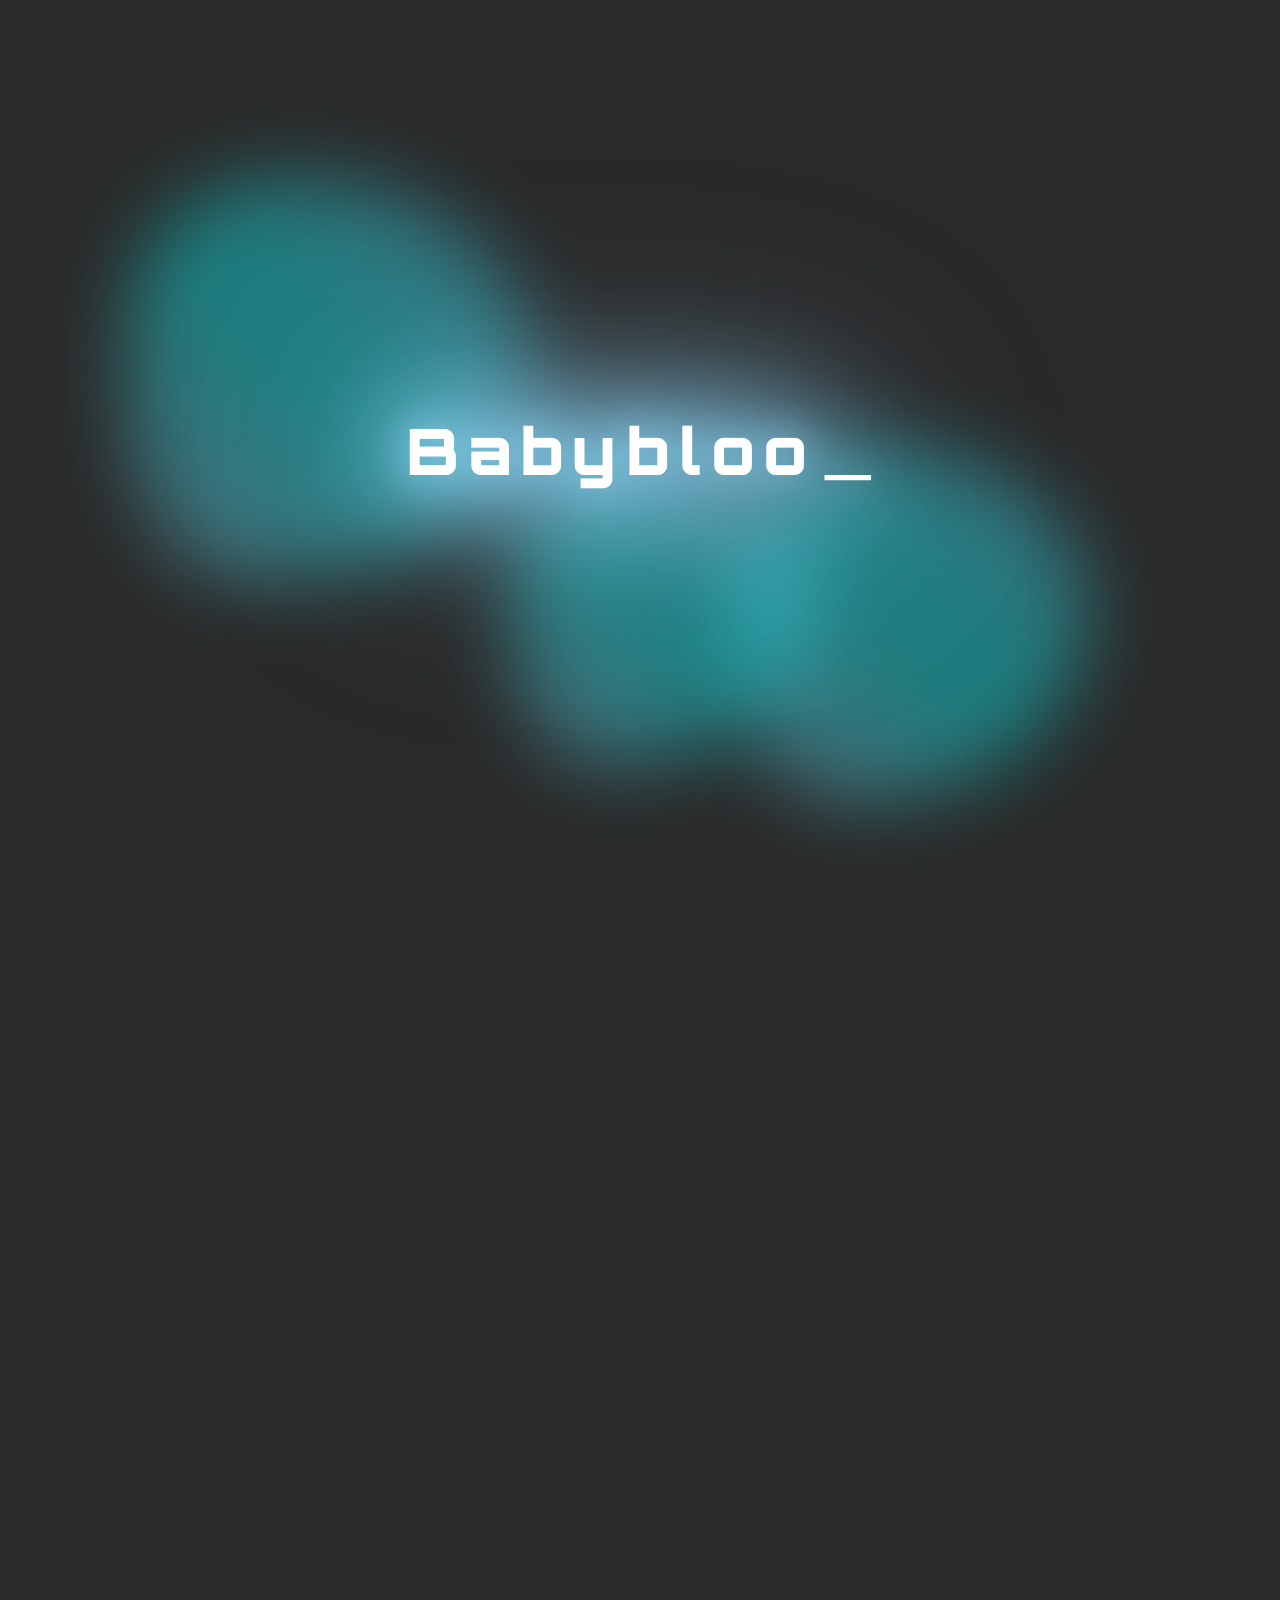
==== commit d3284dce: "Update index.html" ====
--- a/index.html
+++ b/index.html
@@ -119,7 +119,7 @@
                         <h3>Behance</h3>
                         <p>Explore my portfolio</p>
                     </a>
-                    <a href="https://displate.com/artist/babybloo" class="link-card bounce-in">
+                    <a href="https://displate.com/artist/babybloo?art=690782e5c541f" class="link-card bounce-in">
                         <h3>Displate</h3>
                         <p>Metal Posters</p>
                     </a>
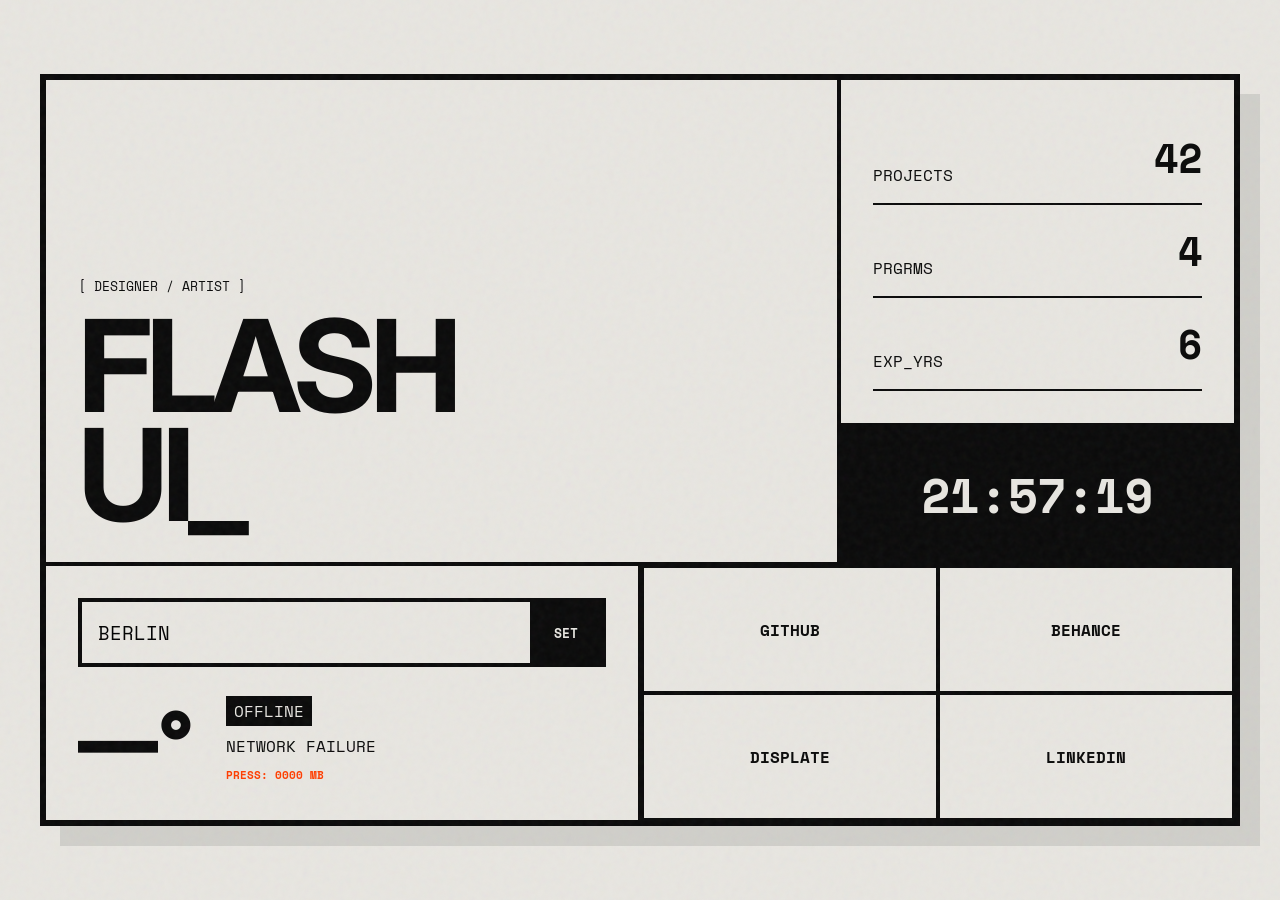
==== commit 977cbbf4: "Update index.html" ====
--- a/index.html
+++ b/index.html
@@ -3,1117 +3,392 @@
 <head>
     <meta charset="UTF-8">
     <meta name="viewport" content="width=device-width, initial-scale=1.0">
-    <title>My Portfolio</title>
-    <link rel="stylesheet" href="styles.css">
-    <link href="https://fonts.googleapis.com/css2?family=Orbitron:wght@400;700;900&display=swap" rel="stylesheet">
-    <script src="https://challenges.cloudflare.com/turnstile/v0/api.js" async defer></script>
+    <title>Flash UI | Heavy-Ink Portfolio</title>
+    <link href="https://fonts.googleapis.com/css2?family=Inter:wght@900&family=Space+Mono:wght@400;700&display=swap" rel="stylesheet">
+    <style>
+        :root {
+            --ink: #0a0a0a;
+            --paper: #e8e6e1;
+            --accent: #ff3e00;
+            --piston-speed: 0.4s;
+            --piston-ease: cubic-bezier(0.8, 0, 0.2, 1);
+            --border-width: 4px;
+        }
+
+        * {
+            margin: 0;
+            padding: 0;
+            box-sizing: border-box;
+            cursor: crosshair;
+        }
+
+        body {
+            background-color: var(--paper);
+            color: var(--ink);
+            font-family: 'Inter', sans-serif;
+            overflow-x: hidden;
+            min-height: 100vh;
+            padding: 2rem;
+            display: flex;
+            align-items: center;
+            justify-content: center;
+        }
+
+        /* Grain Overlay */
+        body::before {
+            content: "";
+            position: fixed;
+            top: 0; left: 0; width: 100%; height: 100%;
+            opacity: 0.05;
+            pointer-events: none;
+            z-index: 9999;
+            background-image: url("data:image/svg+xml,%3Csvg viewBox='0 0 200 200' xmlns='http://www.w3.org/2000/svg'%3E%3Cfilter id='noiseFilter'%3E%3CfeTurbulence type='fractalNoise' baseFrequency='0.65' numOctaves='3' stitchTiles='stitch'/%3E%3C/filter%3E%3Crect width='100%25' height='100%25' filter='url(%23noiseFilter)'/%3E%3C/svg%3E");
+        }
+
+        .press-container {
+            width: 100%;
+            max-width: 1200px;
+            display: grid;
+            grid-template-columns: repeat(12, 1fr);
+            grid-auto-rows: minmax(100px, auto);
+            gap: 0;
+            border: var(--border-width) solid var(--ink);
+            background-color: var(--ink);
+            box-shadow: 20px 20px 0px rgba(0,0,0,0.1);
+        }
+
+        .cell {
+            background-color: var(--paper);
+            border: calc(var(--border-width) / 2) solid var(--ink);
+            padding: 2rem;
+            position: relative;
+            overflow: hidden;
+            transition: transform var(--piston-speed) var(--piston-ease), background-color 0.2s ease;
+        }
+
+        .cell:hover {
+            background-color: #fff;
+            transform: translate(-4px, -4px);
+            box-shadow: 4px 4px 0px var(--ink);
+            z-index: 10;
+        }
+
+        /* Hero Name */
+        .name-block {
+            grid-column: span 8;
+            grid-row: span 3;
+            display: flex;
+            flex-direction: column;
+            justify-content: flex-end;
+        }
+
+        .name-block h1 {
+            font-size: clamp(4rem, 10vw, 12rem);
+            line-height: 0.85;
+            text-transform: uppercase;
+            letter-spacing: -0.05em;
+            word-break: break-all;
+        }
+
+        /* Stats */
+        .stats-block {
+            grid-column: span 4;
+            grid-row: span 2;
+            display: flex;
+            flex-direction: column;
+            justify-content: space-between;
+            font-family: 'Space Mono', monospace;
+        }
+
+        .stat-item {
+            border-bottom: 2px solid var(--ink);
+            padding: 1rem 0;
+            display: flex;
+            justify-content: space-between;
+            align-items: flex-end;
+        }
+
+        .stat-val {
+            font-size: 2.5rem;
+            font-weight: 700;
+        }
+
+        /* Clock */
+        .clock-block {
+            grid-column: span 4;
+            grid-row: span 1;
+            background-color: var(--ink);
+            color: var(--paper);
+            display: flex;
+            align-items: center;
+            justify-content: center;
+        }
+
+        #clock {
+            font-family: 'Space Mono', monospace;
+            font-size: 3rem;
+            font-weight: 700;
+        }
+
+        /* Weather */
+        .weather-block {
+            grid-column: span 6;
+            grid-row: span 2;
+            display: flex;
+            flex-direction: column;
+            gap: 1.5rem;
+        }
+
+        .weather-input-wrap {
+            display: flex;
+            border: var(--border-width) solid var(--ink);
+        }
+
+        input[type="text"] {
+            flex: 1;
+            background: transparent;
+            border: none;
+            padding: 1rem;
+            font-family: 'Space Mono', monospace;
+            font-size: 1.2rem;
+            outline: none;
+            text-transform: uppercase;
+        }
+
+        .press-btn {
+            background: var(--ink);
+            color: var(--paper);
+            border: none;
+            padding: 0 1.5rem;
+            font-family: 'Space Mono', monospace;
+            font-weight: 700;
+            text-transform: uppercase;
+            transition: all 0.2s;
+            cursor: pointer;
+        }
+
+        .press-btn:hover {
+            background: var(--accent);
+            color: white;
+        }
+
+        .weather-display {
+            flex: 1;
+            display: flex;
+            align-items: center;
+            gap: 2rem;
+            transition: opacity 0.3s ease, transform 0.3s var(--piston-ease);
+        }
+
+        .temp {
+            font-size: 5rem;
+            font-weight: 900;
+        }
+
+        .city-label {
+            font-family: 'Space Mono', monospace;
+            text-transform: uppercase;
+            background: var(--ink);
+            color: var(--paper);
+            padding: 0.2rem 0.5rem;
+            display: inline-block;
+        }
+
+        #pressure-readout {
+            font-family: 'Space Mono', monospace;
+            font-size: 0.7rem;
+            margin-top: 0.5rem;
+            color: var(--accent);
+            font-weight: bold;
+        }
+
+        /* Social */
+        .social-block {
+            grid-column: span 6;
+            grid-row: span 2;
+            display: grid;
+            grid-template-columns: 1fr 1fr;
+            padding: 0;
+        }
+
+        .social-link {
+            display: flex;
+            align-items: center;
+            justify-content: center;
+            text-decoration: none;
+            color: var(--ink);
+            font-family: 'Space Mono', monospace;
+            font-weight: 700;
+            text-transform: uppercase;
+            border: calc(var(--border-width) / 2) solid var(--ink);
+            transition: all var(--piston-speed) var(--piston-ease);
+        }
+
+        .social-link:hover {
+            background: var(--ink);
+            color: var(--paper);
+            font-size: 1.2rem;
+        }
+
+        /* Animations */
+        @keyframes pistonDown {
+            0% { transform: translateY(-100%); }
+            100% { transform: translateY(0); }
+        }
+
+        .reveal {
+            animation: pistonDown 0.8s var(--piston-ease) forwards;
+        }
+
+        @media (max-width: 900px) {
+            .press-container {
+                display: flex;
+                flex-direction: column;
+            }
+            .cell {
+                grid-column: span 12 !important;
+                grid-row: auto !important;
+            }
+            .name-block h1 { font-size: 5rem; }
+        }
+    </style>
 </head>
 <body>
-    <!-- Loading Screen -->
-    <div class="loading-screen">
-        <div class="loading-background">
-            <div class="liquid-blob blob-1"></div>
-            <div class="liquid-blob blob-2"></div>
-            <div class="liquid-blob blob-3"></div>
-        </div>
-        <div class="loading-content">
-            <h1 class="loading-text">
-                <span class="typewriter"></span>
-                <span class="cursor-blink">_</span>
-            </h1>
-        </div>
-    </div>
-
-    <!-- Main Content -->
-    <div class="main-content">
-        <!-- Custom Cursor -->
-        <div class="cursor"></div>
-        
-        <!-- Neon Lights Background -->
-        <div class="neon-container">
-            <div class="neon-light"></div>
-            <div class="neon-light"></div>
-            <div class="neon-light"></div>
-            <div class="neon-light"></div>
-            <div class="neon-light"></div>
-        </div>
-
-        <!-- Side Menu with Particles -->
-        <nav class="side-menu">
-            <canvas id="particleCanvas"></canvas>
-            <div class="menu-label">MENU</div>
-            <div class="menu-content">
-                <a href="#hero" class="menu-item">About Me</a>
-                <a href="#gallery" class="menu-item">Stats</a>
-                <a href="#links" class="menu-item">Links</a>
-                <a href="#" class="menu-item" id="contact-link">Contact</a> 
-            </div>
-        </nav>
-
-        <!-- Scroll Indicator -->
-        <div class="scroll-indicator">
-            <div class="scroll-text">Scroll to Explore</div>
-            <div class="scroll-arrow">
-                <span></span>
-                <span></span>
-                <span></span>
-            </div>
-        </div>
-
-        <!-- Hero Section -->
-        <section id="hero" class="hero-section">
-            <div class="glass-background"></div>
-            <div class="hero-content">
-                <h1 class="glitch-title" data-text="Welcome to My Portfolio">Welcome to My Portfolio</h1>
-                <p class="hero-subtitle">Independent Graphic Designer</p>
-            </div>
-        </section>
-
-        <!-- About Me Section -->
-        <section id="about" class="content-section">
-            <div class="section-content fade-in">
-                <h2>About Me</h2>
-                <p>For many years now I have grown to love graphic design. I started off using 3D software (mainly Blender 3D) to create rendered graphics. I have practiced and honed the skill through the assistance of YouTube, professional advice and the internet, taking inspiration from other artists on websites such as Behance and Artstation.</p>
-                <p>I now have also touched upon different mediums, such as 2D graphics and illustration, brutalism and photography. I have taken upon experimenting with new styles, methods and principles of graphic design. I mostly enjoy creating brutalism posters. i love the grungy textures, bold shapes and the distinctive style and principles used to make the images.</p>
-                <p>My journey consists of six years of experimentation, practice and cups of decaffe coffee to get to where i am now, and have enjoyed every moment, and hope to do so for a long time.</p>
-            </div>
-        </section>
-
-        <!-- Stats Counter Section -->
-        <section id="gallery" class="content-section">
-            <div class="section-content fade-in">
-                <h2>Achievements</h2>
-                <div class="stats-grid">
-                    <div class="stat-item bounce-in">
-                        <div class="stat-card">
-                            <div class="stat-number" data-target="23">0</div>
-                            <div class="stat-label">Projects Made</div>
-                        </div>
-                    </div>
-                    <div class="stat-item bounce-in">
-                        <div class="stat-card">
-                            <div class="stat-number" data-target="6">0</div>
-                            <div class="stat-label">Years Experience</div>
-                        </div>
-                    </div>
-                    <div class="stat-item bounce-in">
-                        <div class="stat-card">
-                            <div class="stat-number" data-target="2222">0</div>
-                            <div class="stat-label">Project Views</div>
-                        </div>
-                    </div>
+
+    <main class="press-container">
+        <!-- Name -->
+        <div class="cell name-block reveal" style="animation-delay: 0.1s;">
+            <div style="font-family: 'Space Mono'; font-size: 0.8rem; margin-bottom: 1rem;">[ DESIGNER / ARTIST ]</div>
+            <h1>FLASH<br>UI_</h1>
+        </div>
+
+        <!-- Stats -->
+        <div class="cell stats-block reveal" style="animation-delay: 0.2s;">
+            <div class="stat-item">
+                <span>PROJECTS</span>
+                <span class="stat-val">42</span>
+            </div>
+            <div class="stat-item">
+                <span>PRGRMS</span>
+                <span class="stat-val">4</span>
+            </div>
+            <div class="stat-item">
+                <span>EXP_YRS</span>
+                <span class="stat-val">6</span>
+            </div>
+        </div>
+
+        <!-- Clock -->
+        <div class="cell clock-block reveal" style="animation-delay: 0.3s;">
+            <div id="clock">00:00:00</div>
+        </div>
+
+        <!-- Weather -->
+        <div class="cell weather-block reveal" style="animation-delay: 0.4s;">
+            <div class="weather-input-wrap">
+                <input type="text" id="cityInput" placeholder="ENTER_CITY" value="BERLIN">
+                <button class="press-btn" onclick="updateWeather()">SET</button>
+            </div>
+            <div class="weather-display" id="weatherDisplay">
+                <div class="temp" id="tempDisplay">--°</div>
+                <div>
+                    <div class="city-label" id="cityLabel">LOADING...</div>
+                    <div style="font-family: 'Space Mono'; margin-top: 0.5rem; text-transform: uppercase;" id="weatherDesc">CONNECTING_API</div>
+                    <div id="pressure-readout">PRESS: 0000 MB</div>
                 </div>
             </div>
-        </section>
-
-        <!-- Links Section -->
-        <section id="links" class="content-section">
-            <div class="section-content fade-in">
-                <h2>Links</h2>
-                <div class="links-container">
-                    <a href="https://github.com/1babybloo1" class="link-card bounce-in">
-                        <h3>GitHub</h3>
-                        <p>Check out my code repositories</p>
-                    </a>
-                    <a href="https://behance.net/jbgfx" class="link-card bounce-in">
-                        <h3>Behance</h3>
-                        <p>Explore my portfolio</p>
-                    </a>
-                    <a href="https://displate.com/artist/babybloo?art=690782e5c541f" class="link-card bounce-in">
-                        <h3>Displate</h3>
-                        <p>Metal Posters</p>
-                    </a>
-                </div>
-            </div>
-        </section>
-    </div>
-    
-    <div class="contact-modal-overlay" id="contact-modal">
-        <div class="contact-form-container">
-            <button class="close-button">&times;</button>
-            <h2>Contact Me</h2>
-            <form id="contact-form" action="https://formspree.io/f/mpwkzozz" method="POST">
-                <div class="form-group">
-                    <input type="text" id="name" name="name" required>
-                    <label for="name">Name</label>
-                </div>
-                <div class="form-group">
-                    <input type="email" id="email" name="email" required>
-                    <label for="email">Email</label>
-                </div>
-                <div class="form-group">
-                    <textarea id="message" name="message" rows="5" required></textarea>
-                    <label for="message">Message</label>
-                </div>
-                <div class="cf-turnstile" data-sitekey="0x4AAAAAACA97m9Q3SAD0fut"></div>
-                <button type="submit" class="submit-button">Send Message</button>
-            </form>
-        </div>
-    </div>
-    <!-- End Main Content -->
-
-    <script src="script.js"></script>
+        </div>
+
+        <!-- Social -->
+        <div class="cell social-block reveal" style="animation-delay: 0.5s;">
+            <a href="https://github.com/1babybloo1" class="social-link">GITHUB</a>
+            <a href="https://behance.net/jbgfx" class="social-link">BEHANCE</a>
+            <a href="https://displate.com/artist/babybloo?art=690782e5c541f" class="social-link">DISPLATE</a>
+            <a href="#" class="social-link">LINKEDIN</a>
+        </div>
+    </main>
+
+    <script>
+        // 1. Digital Clock Logic
+        function updateClock() {
+            const now = new Date();
+            const h = String(now.getHours()).padStart(2, '0');
+            const m = String(now.getMinutes()).padStart(2, '0');
+            const s = String(now.getSeconds()).padStart(2, '0');
+            document.getElementById('clock').textContent = `${h}:${m}:${s}`;
+        }
+        setInterval(updateClock, 1000);
+        updateClock();
+
+        // 2. WeatherAPI.com Logic
+        const API_KEY = '7205c5db071e4146865101151262001'; // <--- PASTE YOUR KEY HERE
+
+        async function updateWeather() {
+            const city = document.getElementById('cityInput').value.trim();
+            const label = document.getElementById('cityLabel');
+            const temp = document.getElementById('tempDisplay');
+            const desc = document.getElementById('weatherDesc');
+            const press = document.getElementById('pressure-readout');
+            const display = document.getElementById('weatherDisplay');
+
+            if (!city) return;
+
+            // Start Mechanical Piston visual feedback
+            display.style.transform = 'translateY(15px)';
+            display.style.opacity = '0.4';
+
+            try {
+                // WeatherAPI structure: key, q (query), and optional aqi
+                const response = await fetch(
+                    `https://api.weatherapi.com/v1/current.json?key=${API_KEY}&q=${city}&aqi=no`
+                );
+                const data = await response.json();
+
+                // Small delay to simulate mechanical processing
+                setTimeout(() => {
+                    if (!data.error) {
+                        label.textContent = data.location.name.toUpperCase();
+                        temp.textContent = `${Math.round(data.current.temp_c)}°`;
+                        desc.textContent = data.current.condition.text.toUpperCase();
+                        press.textContent = `PRESS: ${data.current.pressure_mb} MB`;
+                    } else {
+                        label.textContent = "ERROR";
+                        temp.textContent = "??°";
+                        desc.textContent = data.error.message.toUpperCase();
+                    }
+                    // Return piston to position
+                    display.style.transform = 'translateY(0)';
+                    display.style.opacity = '1';
+                }, 400);
+
+            } catch (error) {
+                label.textContent = "OFFLINE";
+                temp.textContent = "—°";
+                desc.textContent = "NETWORK FAILURE";
+                display.style.transform = 'translateY(0)';
+                display.style.opacity = '1';
+            }
+        }
+
+        // Allow Enter key to submit
+        document.getElementById('cityInput').addEventListener('keypress', (e) => {
+            if (e.key === 'Enter') updateWeather();
+        });
+
+        // Initialize weather on load
+        window.addEventListener('load', updateWeather);
+
+        // 3. Mechanical Interaction Feel
+        document.querySelectorAll('.cell').forEach(cell => {
+            cell.addEventListener('mousedown', () => {
+                cell.style.transform = 'translate(0, 0)';
+                cell.style.boxShadow = 'none';
+            });
+            cell.addEventListener('mouseup', () => {
+                cell.style.transform = 'translate(-4px, -4px)';
+                cell.style.boxShadow = '4px 4px 0px var(--ink)';
+            });
+        });
+    </script>
 </body>
-
-
-
-
-<style>
-  * {
-    margin: 0;
-    padding: 0;
-    box-sizing: border-box;
-    cursor: none;
-}
-
-:root {
-    --primary: #2a2a2a;
-    --secondary: #89CFF0;
-    --tertiary: #ffffff;
-}
-
-body {
-    font-family: 'Segoe UI', Tahoma, Geneva, Verdana, sans-serif;
-    background-color: var(--primary);
-    color: var(--tertiary);
-    overflow-x: hidden;
-}
-
-html {
-    scroll-behavior: smooth;
-}
-
-/* Loading Screen */
-.loading-screen {
-    position: fixed;
-    top: 0;
-    left: 0;
-    width: 100%;
-    height: 100%;
-    z-index: 10000;
-    display: flex;
-    align-items: center;
-    justify-content: center;
-    background: var(--primary);
-    transition: opacity 0.8s ease, visibility 0.8s ease;
-}
-
-.loading-screen.hidden {
-    opacity: 0;
-    visibility: hidden;
-    pointer-events: none;
-}
-
-.loading-background {
-    position: absolute;
-    top: 0;
-    left: 0;
-    width: 100%;
-    height: 100%;
-    overflow: hidden;
-}
-
-.liquid-blob {
-    position: absolute;
-    border-radius: 40% 60% 70% 30% / 40% 50% 60% 50%;
-    background: linear-gradient(45deg, var(--secondary), #00ffff, #66d9ff);
-    filter: blur(40px);
-    opacity: 0.4;
-    animation: liquidMorph 8s ease-in-out infinite;
-}
-
-.blob-1 {
-    width: 400px;
-    height: 400px;
-    top: 20%;
-    left: 10%;
-    animation-delay: 0s;
-}
-
-.blob-2 {
-    width: 350px;
-    height: 350px;
-    top: 50%;
-    right: 15%;
-    animation-delay: 2s;
-}
-
-.blob-3 {
-    width: 300px;
-    height: 300px;
-    bottom: 15%;
-    left: 40%;
-    animation-delay: 4s;
-}
-
-@keyframes liquidMorph {
-    0%, 100% {
-        border-radius: 40% 60% 70% 30% / 40% 50% 60% 50%;
-        transform: translate(0, 0) rotate(0deg) scale(1);
-    }
-    25% {
-        border-radius: 70% 30% 50% 50% / 30% 30% 70% 70%;
-        transform: translate(30px, -30px) rotate(90deg) scale(1.1);
-    }
-    50% {
-        border-radius: 30% 70% 70% 30% / 50% 70% 30% 50%;
-        transform: translate(-20px, 40px) rotate(180deg) scale(0.9);
-    }
-    75% {
-        border-radius: 50% 50% 30% 70% / 70% 50% 50% 30%;
-        transform: translate(40px, 20px) rotate(270deg) scale(1.05);
-    }
-}
-
-.loading-content {
-    position: relative;
-    z-index: 1;
-    text-align: center;
-}
-
-.loading-text {
-    font-family: 'Orbitron', sans-serif;
-    font-size: 4rem;
-    font-weight: 900;
-    color: var(--tertiary);
-filter: drop-shadow(0 0 20px var(--secondary))
-        drop-shadow(0 0 40px var(--secondary))
-        drop-shadow(0 0 60px var(--secondary))
-        drop-shadow(0 0 80px rgba(137, 207, 240, 0.5));
-    display: flex;
-    align-items: center;
-    justify-content: center;
-}
-
-.typewriter {
-    display: inline-block;
-    overflow: hidden;
-    white-space: nowrap;
-    letter-spacing: 0.15em;
-}
-
-.cursor-blink {
-    font-weight: 400;
-    animation: blink 0.7s infinite;
-    opacity: 0;
-    margin-left: 5px;
-}
-
-.cursor-blink.show {
-    opacity: 1;
-}
-
-@keyframes blink {
-    0%, 49% {
-        opacity: 1;
-    }
-    50%, 100% {
-        opacity: 0;
-    }
-}
-
-/* Main Content Initially Hidden */
-.main-content {
-    opacity: 0;
-    transition: opacity 0.8s ease;
-}
-
-.main-content.visible {
-    opacity: 1;
-}
-
-/* Custom Cursor */
-.cursor {
-    width: 20px;
-    height: 20px;
-    border: 2px solid var(--secondary);
-    border-radius: 50%;
-    position: fixed;
-    pointer-events: none;
-    z-index: 10002;
-    transition: all 0.1s ease;
-    background: rgba(137, 207, 240, 0.3);
-    box-shadow: 0 0 20px var(--secondary);
-}
-
-/* Neon Lights Background */
-.neon-container {
-    position: fixed;
-    top: 0;
-    left: 0;
-    width: 100%;
-    height: 100%;
-    pointer-events: none;
-    z-index: 0;
-    overflow: hidden;
-}
-
-.neon-light {
-    position: absolute;
-    border-radius: 50%;
-    filter: blur(60px);
-    animation: float 15s infinite ease-in-out;
-    opacity: 0.4;
-}
-
-.neon-light:nth-child(1) {
-    width: 300px;
-    height: 300px;
-    background: var(--secondary);
-    top: 10%;
-    left: 10%;
-    animation-delay: 0s;
-}
-
-.neon-light:nth-child(2) {
-    width: 250px;
-    height: 250px;
-    background: #00ffff;
-    top: 60%;
-    right: 20%;
-    animation-delay: 3s;
-}
-
-.neon-light:nth-child(3) {
-    width: 200px;
-    height: 200px;
-    background: var(--secondary);
-    bottom: 10%;
-    left: 30%;
-    animation-delay: 6s;
-}
-
-.neon-light:nth-child(4) {
-    width: 350px;
-    height: 350px;
-    background: #66d9ff;
-    top: 30%;
-    right: 10%;
-    animation-delay: 9s;
-}
-
-.neon-light:nth-child(5) {
-    width: 280px;
-    height: 280px;
-    background: var(--secondary);
-    bottom: 20%;
-    right: 40%;
-    animation-delay: 12s;
-}
-
-@keyframes float {
-    0%, 100% {
-        transform: translate(0, 0) scale(1);
-    }
-    25% {
-        transform: translate(50px, 50px) scale(1.1);
-    }
-    50% {
-        transform: translate(-30px, 80px) scale(0.9);
-    }
-    75% {
-        transform: translate(40px, -40px) scale(1.05);
-    }
-}
-
-/* Side Menu with Particles */
-.side-menu {
-    position: fixed;
-    left: 0;
-    top: 0;
-    height: 100vh;
-    width: 80px;
-    z-index: 1000;
-    display: flex;
-    align-items: center;
-    transition: width 0.4s cubic-bezier(0.68, -0.55, 0.265, 1.55);
-}
-
-.side-menu:hover {
-    width: 300px;
-}
-
-#particleCanvas {
-    position: absolute;
-    left: 0;
-    top: 0;
-    width: 100%;
-    height: 100%;
-    opacity: 0.6;
-}
-
-.menu-label {
-    position: absolute;
-    left: 50%;
-    top: 50%;
-    transform: translate(-50%, -50%) rotate(-90deg);
-    font-family: 'Orbitron', sans-serif;
-    font-size: 1.5rem;
-    font-weight: 900;
-    letter-spacing: 8px;
-    color: var(--secondary);
-    text-shadow: 0 0 20px var(--secondary),
-                 0 0 40px var(--secondary),
-                 0 0 60px var(--secondary);
-    transition: opacity 0.3s ease;
-    white-space: nowrap;
-    pointer-events: none;
-}
-
-.side-menu:hover .menu-label {
-    opacity: 0;
-}
-
-.menu-content {
-    position: absolute;
-    left: 0;
-    top: 50%;
-    transform: translateY(-50%);
-    padding: 30px 20px;
-    opacity: 0;
-    transition: opacity 0.4s ease 0.2s;
-    pointer-events: none;
-    width: 100%;
-}
-
-.side-menu:hover .menu-content {
-    opacity: 1;
-    pointer-events: all;
-}
-
-.menu-item {
-    display: block;
-    color: var(--tertiary);
-    text-decoration: none;
-    padding: 15px 25px;
-    margin: 15px 0;
-    border-radius: 8px;
-    transition: all 0.3s ease;
-    background: rgba(137, 207, 240, 0.1);
-    border: 1px solid transparent;
-    font-family: 'Orbitron', sans-serif;
-    font-weight: 700;
-    letter-spacing: 2px;
-    font-size: 0.9rem;
-}
-
-.menu-item:hover {
-    background: rgba(137, 207, 240, 0.2);
-    border-color: var(--secondary);
-    transform: translateX(10px);
-    box-shadow: 0 0 20px rgba(137, 207, 240, 0.4);
-}
-
-/* Scroll Indicator */
-.scroll-indicator {
-    position: fixed;
-    bottom: 40px;
-    left: 50%;
-    transform: translateX(-50%);
-    z-index: 100;
-    display: flex;
-    flex-direction: column;
-    align-items: center;
-    animation: fadeInOut 3s ease-in-out infinite;
-}
-
-.scroll-text {
-    font-family: 'Orbitron', sans-serif;
-    font-size: 0.9rem;
-    color: var(--secondary);
-    letter-spacing: 3px;
-    margin-bottom: 15px;
-    text-shadow: 0 0 10px var(--secondary);
-}
-
-.scroll-arrow {
-    display: flex;
-    flex-direction: column;
-    align-items: center;
-    gap: 5px;
-}
-
-.scroll-arrow span {
-    display: block;
-    width: 20px;
-    height: 20px;
-    border-bottom: 3px solid var(--secondary);
-    border-right: 3px solid var(--secondary);
-    transform: rotate(45deg);
-    animation: scrollAnimation 2s infinite;
-    box-shadow: 0 0 10px var(--secondary);
-}
-
-.scroll-arrow span:nth-child(2) {
-    animation-delay: 0.2s;
-}
-
-.scroll-arrow span:nth-child(3) {
-    animation-delay: 0.4s;
-}
-
-@keyframes scrollAnimation {
-    0% {
-        opacity: 0;
-        transform: rotate(45deg) translate(-10px, -10px);
-    }
-    50% {
-        opacity: 1;
-    }
-    100% {
-        opacity: 0;
-        transform: rotate(45deg) translate(10px, 10px);
-    }
-}
-
-@keyframes fadeInOut {
-    0%, 100% {
-        opacity: 1;
-    }
-    50% {
-        opacity: 0.5;
-    }
-}
-
-/* Hide scroll indicator when scrolling */
-.scroll-indicator.hidden {
-    animation: fadeOut 0.5s ease forwards;
-}
-
-@keyframes fadeOut {
-    to {
-        opacity: 0;
-        visibility: hidden;
-    }
-}
-
-/* Hero Section */
-.hero-section {
-    min-height: 100vh;
-    display: flex;
-    align-items: center;
-    justify-content: center;
-    position: relative;
-    overflow: hidden;
-}
-
-.glass-background {
-    position: absolute;
-    top: 50%;
-    left: 50%;
-    transform: translate(-50%, -50%);
-    width: 80%;
-    height: 70%;
-    background: rgba(255, 255, 255, 0.05);
-    backdrop-filter: blur(20px);
-    border-radius: 30px;
-    border: 1px solid rgba(255, 255, 255, 0.1);
-    box-shadow: 0 8px 32px 0 rgba(137, 207, 240, 0.2);
-    animation: glassFloat 6s ease-in-out infinite;
-}
-
-@keyframes glassFloat {
-    0%, 100% {
-        transform: translate(-50%, -50%) scale(1);
-    }
-    50% {
-        transform: translate(-50%, -48%) scale(1.02);
-    }
-}
-
-.hero-content {
-    position: relative;
-    z-index: 1;
-    text-align: center;
-}
-
-.glitch-title {
-    font-size: 4rem;
-    font-weight: 700;
-    color: var(--tertiary);
-    position: relative;
-    display: inline-block;
-    animation: smoothBlink 1s ease-out;
-}
-
-@keyframes smoothBlink {
-    0% {
-        opacity: 0;
-        transform: scale(0.95);
-    }
-    20% {
-        opacity: 0.3;
-        transform: scale(0.98);
-    }
-    40% {
-        opacity: 0;
-        transform: scale(0.96);
-    }
-    60% {
-        opacity: 0.6;
-        transform: scale(1.02);
-    }
-    80% {
-        opacity: 1;
-        transform: scale(1);
-    }
-    100% {
-        opacity: 1;
-        transform: scale(1);
-    }
-}
-
-.glitch-title::before,
-.glitch-title::after {
-    content: attr(data-text);
-    position: absolute;
-    top: 0;
-    left: 0;
-    width: 100%;
-    height: 100%;
-    opacity: 0;
-}
-
-.glitch-title:hover::before {
-    color: var(--secondary);
-    animation: glitch1 0.3s infinite;
-}
-
-.glitch-title:hover::after {
-    color: #00ffff;
-    animation: glitch2 0.3s infinite;
-}
-
-@keyframes glitch1 {
-    0% {
-        clip-path: inset(40% 0 61% 0);
-        transform: translate(-2px, -2px);
-        opacity: 0.8;
-    }
-    20% {
-        clip-path: inset(92% 0 1% 0);
-        transform: translate(2px, 2px);
-    }
-    40% {
-        clip-path: inset(43% 0 1% 0);
-        transform: translate(-2px, 2px);
-    }
-    60% {
-        clip-path: inset(25% 0 58% 0);
-        transform: translate(2px, -2px);
-    }
-    80% {
-        clip-path: inset(54% 0 7% 0);
-        transform: translate(-2px, -2px);
-    }
-    100% {
-        clip-path: inset(58% 0 43% 0);
-        transform: translate(2px, 2px);
-    }
-}
-
-@keyframes glitch2 {
-    0% {
-        clip-path: inset(65% 0 15% 0);
-        transform: translate(2px, 2px);
-        opacity: 0.8;
-    }
-    20% {
-        clip-path: inset(22% 0 65% 0);
-        transform: translate(-2px, -2px);
-    }
-    40% {
-        clip-path: inset(85% 0 5% 0);
-        transform: translate(2px, -2px);
-    }
-    60% {
-        clip-path: inset(5% 0 80% 0);
-        transform: translate(-2px, 2px);
-    }
-    80% {
-        clip-path: inset(40% 0 43% 0);
-        transform: translate(2px, 2px);
-    }
-    100% {
-        clip-path: inset(12% 0 78% 0);
-        transform: translate(-2px, -2px);
-    }
-}
-
-.hero-subtitle {
-    font-size: 1.5rem;
-    margin-top: 20px;
-    color: var(--secondary);
-    opacity: 0;
-    animation: fadeInUp 1s ease-out 0.5s forwards;
-}
-
-@keyframes fadeInUp {
-    from {
-        opacity: 0;
-        transform: translateY(30px);
-    }
-    to {
-        opacity: 1;
-        transform: translateY(0);
-    }
-}
-
-/* Content Sections */
-.content-section {
-    min-height: 100vh;
-    display: flex;
-    align-items: center;
-    justify-content: center;
-    padding: 80px 20px;
-    position: relative;
-}
-
-.section-content {
-    max-width: 1200px;
-    width: 100%;
-    padding: 60px;
-    background: rgba(42, 42, 42, 0.6);
-    backdrop-filter: blur(10px);
-    border-radius: 20px;
-    border: 1px solid rgba(137, 207, 240, 0.2);
-}
-
-.section-content h2 {
-    font-size: 3rem;
-    margin-bottom: 30px;
-    color: var(--secondary);
-}
-
-.section-content p {
-    font-size: 1.2rem;
-    line-height: 1.8;
-    margin-bottom: 20px;
-}
-
-/* Stats Grid */
-.stats-grid {
-    display: grid;
-    grid-template-columns: repeat(auto-fit, minmax(250px, 1fr));
-    gap: 40px;
-    margin-top: 40px;
-}
-
-.stat-item {
-    opacity: 0;
-    transform: translateY(50px);
-}
-
-.stat-card {
-    background: rgba(137, 207, 240, 0.1);
-    padding: 50px 40px;
-    border-radius: 15px;
-    border: 1px solid rgba(137, 207, 240, 0.3);
-    transition: all 0.3s ease;
-    height: 100%;
-    text-align: center;
-    display: flex;
-    flex-direction: column;
-    align-items: center;
-    justify-content: center;
-}
-
-.stat-card:hover {
-    transform: translateY(-10px);
-    box-shadow: 0 10px 40px rgba(137, 207, 240, 0.3);
-    border-color: var(--secondary);
-    background: rgba(137, 207, 240, 0.15);
-}
-
-.stat-icon {
-    font-size: 4rem;
-    margin-bottom: 20px;
-    filter: drop-shadow(0 0 10px var(--secondary));
-}
-
-.stat-number {
-    font-size: 4rem;
-    font-weight: 900;
-    color: var(--secondary);
-    margin-bottom: 15px;
-    font-family: 'Orbitron', sans-serif;
-    text-shadow: 0 0 20px var(--secondary);
-}
-
-.stat-label {
-    font-size: 1.2rem;
-    color: var(--tertiary);
-    font-weight: 600;
-    letter-spacing: 1px;
-}
-
-.stat-number.counting {
-    animation: pulse 0.5s ease;
-}
-
-@keyframes pulse {
-    0%, 100% {
-        transform: scale(1);
-    }
-    50% {
-        transform: scale(1.1);
-    }
-}
-
-/* Links Container */
-.links-container {
-    display: grid;
-    grid-template-columns: repeat(auto-fit, minmax(250px, 1fr));
-    gap: 30px;
-    margin-top: 40px;
-}
-
-.link-card {
-    background: rgba(137, 207, 240, 0.1);
-    padding: 40px;
-    border-radius: 15px;
-    border: 1px solid rgba(137, 207, 240, 0.3);
-    text-decoration: none;
-    color: var(--tertiary);
-    transition: all 0.3s ease;
-    display: block;
-    opacity: 0;
-    transform: translateY(50px);
-}
-
-.link-card:hover {
-    transform: translateY(-10px) scale(1.05);
-    box-shadow: 0 10px 40px rgba(137, 207, 240, 0.4);
-    border-color: var(--secondary);
-    background: rgba(137, 207, 240, 0.2);
-}
-
-.link-card h3 {
-    font-size: 1.8rem;
-    margin-bottom: 10px;
-    color: var(--secondary);
-}
-
-.link-card p {
-    font-size: 1rem;
-    margin: 0;
-}
-
-/* Fade In Animation */
-.fade-in {
-    opacity: 0;
-    transform: translateY(50px);
-    transition: all 0.8s ease;
-}
-
-.fade-in.visible {
-    opacity: 1;
-    transform: translateY(0);
-}
-
-/* Bounce In Animation */
-.bounce-in {
-    animation: bounceIn 0.8s cubic-bezier(0.68, -0.55, 0.265, 1.55) forwards;
-}
-
-@keyframes bounceIn {
-    0% {
-        opacity: 0;
-        transform: scale(0.3) translateY(50px);
-    }
-    50% {
-        opacity: 1;
-        transform: scale(1.05);
-    }
-    70% {
-        transform: scale(0.9);
-    }
-    100% {
-        opacity: 1;
-        transform: scale(1) translateY(0);
-    }
-}
-
-/* Responsive */
-@media (max-width: 768px) {
-    .loading-text {
-        font-size: 2.5rem;
-    }
-
-    .liquid-blob {
-        filter: blur(30px);
-    }
-
-    .blob-1 {
-        width: 300px;
-        height: 300px;
-    }
-
-    .blob-2 {
-        width: 250px;
-        height: 250px;
-    }
-
-    .blob-3 {
-        width: 200px;
-        height: 200px;
-    }
-
-    .glitch-title {
-        font-size: 2.5rem;
-    }
-    
-    .hero-subtitle {
-        font-size: 1.2rem;
-    }
-    
-    .section-content {
-        padding: 40px 20px;
-    }
-    
-    .section-content h2 {
-        font-size: 2rem;
-    }
-    
-    .stats-grid,
-    .links-container {
-        grid-template-columns: 1fr;
-    }
-    
-    .side-menu {
-        width: 60px;
-    }
-    
-    .side-menu:hover {
-        width: 250px;
-    }
-    
-    .menu-label {
-        font-size: 1rem;
-        letter-spacing: 4px;
-    }
-}
-/* ======================================== */
-/*          CONTACT FORM STYLES             */
-/* ======================================== */
-
-.contact-modal-overlay {
-    position: fixed;
-    top: 0;
-    left: 0;
-    width: 100%;
-    height: 100%;
-    background: rgba(0, 0, 0, 0.7);
-    backdrop-filter: blur(10px);
-    z-index: 10001;
-    display: flex;
-    align-items: center;
-    justify-content: center;
-    opacity: 0;
-    visibility: hidden;
-    transition: opacity 0.5s ease, visibility 0.5s ease;
-}
-
-.contact-modal-overlay.visible {
-    opacity: 1;
-    visibility: visible;
-}
-
-.contact-form-container {
-    position: relative;
-    background: rgba(42, 42, 42, 0.6);
-    backdrop-filter: blur(20px);
-    padding: 40px;
-    border-radius: 20px;
-    border: 1px solid rgba(137, 207, 240, 0.3);
-    box-shadow: 0 8px 32px 0 rgba(137, 207, 240, 0.2);
-    width: 90%;
-    max-width: 500px;
-    transform: scale(0.9);
-    transition: transform 0.5s ease;
-}
-
-.contact-modal-overlay.visible .contact-form-container {
-    transform: scale(1);
-}
-
-.close-button {
-    position: absolute;
-    top: 15px;
-    right: 15px;
-    background: none;
-    border: none;
-    color: var(--tertiary);
-    font-size: 2rem;
-    font-weight: bold;
-    /* Make sure cursor style is correct */
-    cursor: none !important; 
-}
-
-.contact-form-container h2 {
-    font-family: 'Orbitron', sans-serif;
-    color: var(--secondary);
-    text-align: center;
-    margin-bottom: 30px;
-    font-size: 2rem;
-}
-
-.form-group {
-    position: relative;
-    margin-bottom: 35px;
-}
-
-.form-group input,
-.form-group textarea {
-    width: 100%;
-    background: transparent;
-    border: none;
-    border-bottom: 2px solid rgba(137, 207, 240, 0.5);
-    color: var(--tertiary);
-    font-size: 1.1rem;
-    padding: 10px 0;
-    outline: none;
-    position: relative;
-    z-index: 1;
-}
-
-.form-group label {
-    position: absolute;
-    top: 10px;
-    left: 0;
-    color: rgba(255, 255, 255, 0.7);
-    transition: all 0.3s ease;
-    pointer-events: none;
-}
-
-.form-group input:focus + label,
-.form-group input:valid + label,
-.form-group textarea:focus + label,
-.form-group textarea:valid + label {
-    top: -20px;
-    font-size: 0.9rem;
-    color: var(--secondary);
-}
-
-.submit-button {
-    display: block;
-    width: 100%;
-    padding: 15px;
-    background: rgba(137, 207, 240, 0.2);
-    border: 1px solid var(--secondary);
-    color: var(--tertiary);
-    border-radius: 8px;
-    font-family: 'Orbitron', sans-serif;
-    font-size: 1.1rem;
-    transition: all 0.3s ease;
-    /* Make sure cursor style is correct */
-    cursor: none !important; 
-}
-
-.submit-button:hover {
-    background: var(--secondary);
-    color: var(--primary);
-    box-shadow: 0 0 20px var(--secondary);
-}
-</style>
 </html>
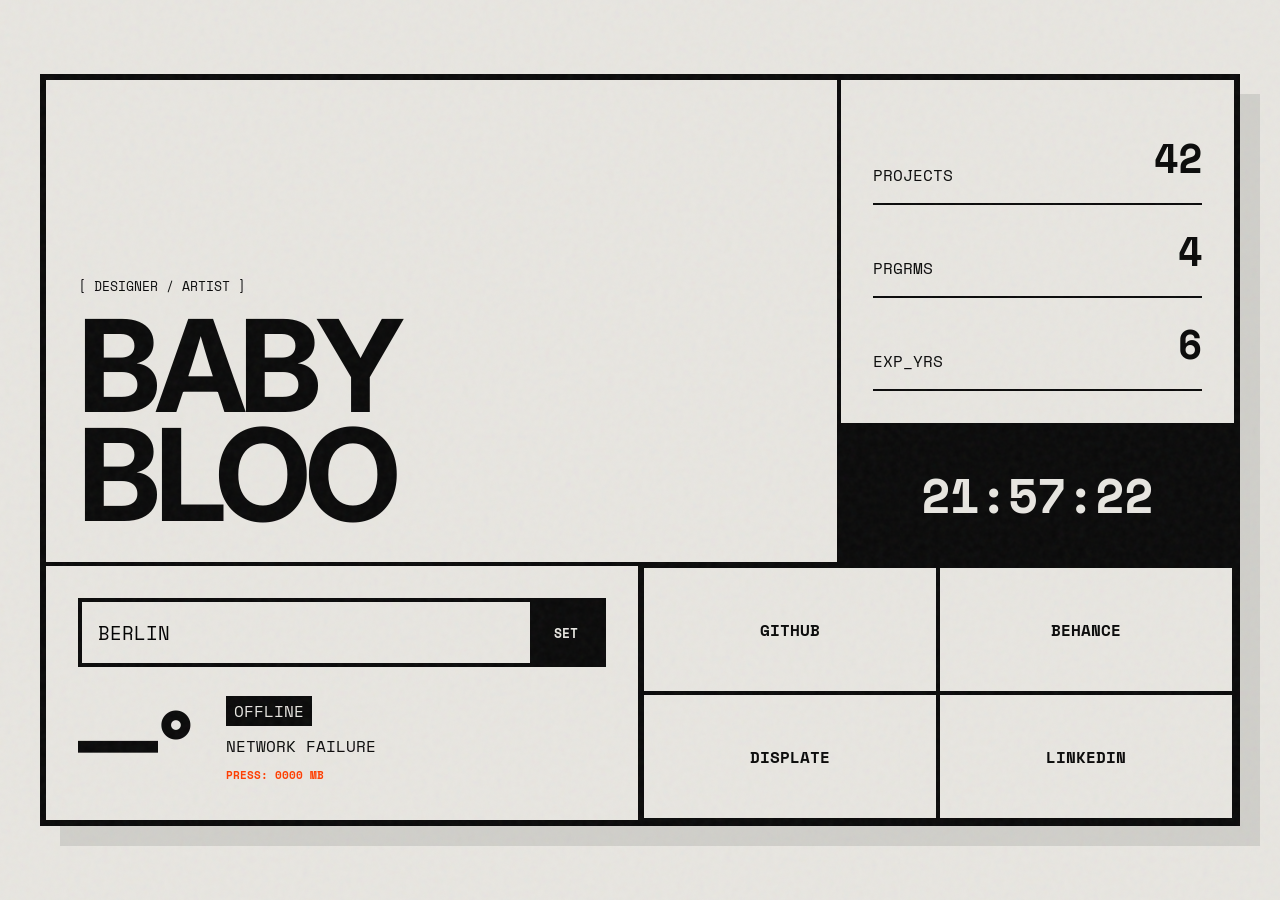
==== commit 27d268f9: "Update title and header for portfolio site" ====
--- a/index.html
+++ b/index.html
@@ -3,7 +3,7 @@
 <head>
     <meta charset="UTF-8">
     <meta name="viewport" content="width=device-width, initial-scale=1.0">
-    <title>Flash UI | Heavy-Ink Portfolio</title>
+    <title>Babybloo | Portfolio</title>
     <link href="https://fonts.googleapis.com/css2?family=Inter:wght@900&family=Space+Mono:wght@400;700&display=swap" rel="stylesheet">
     <style>
         :root {
@@ -259,7 +259,7 @@
         <!-- Name -->
         <div class="cell name-block reveal" style="animation-delay: 0.1s;">
             <div style="font-family: 'Space Mono'; font-size: 0.8rem; margin-bottom: 1rem;">[ DESIGNER / ARTIST ]</div>
-            <h1>FLASH<br>UI_</h1>
+            <h1>BABY<br>BLOO</h1>
         </div>
 
         <!-- Stats -->
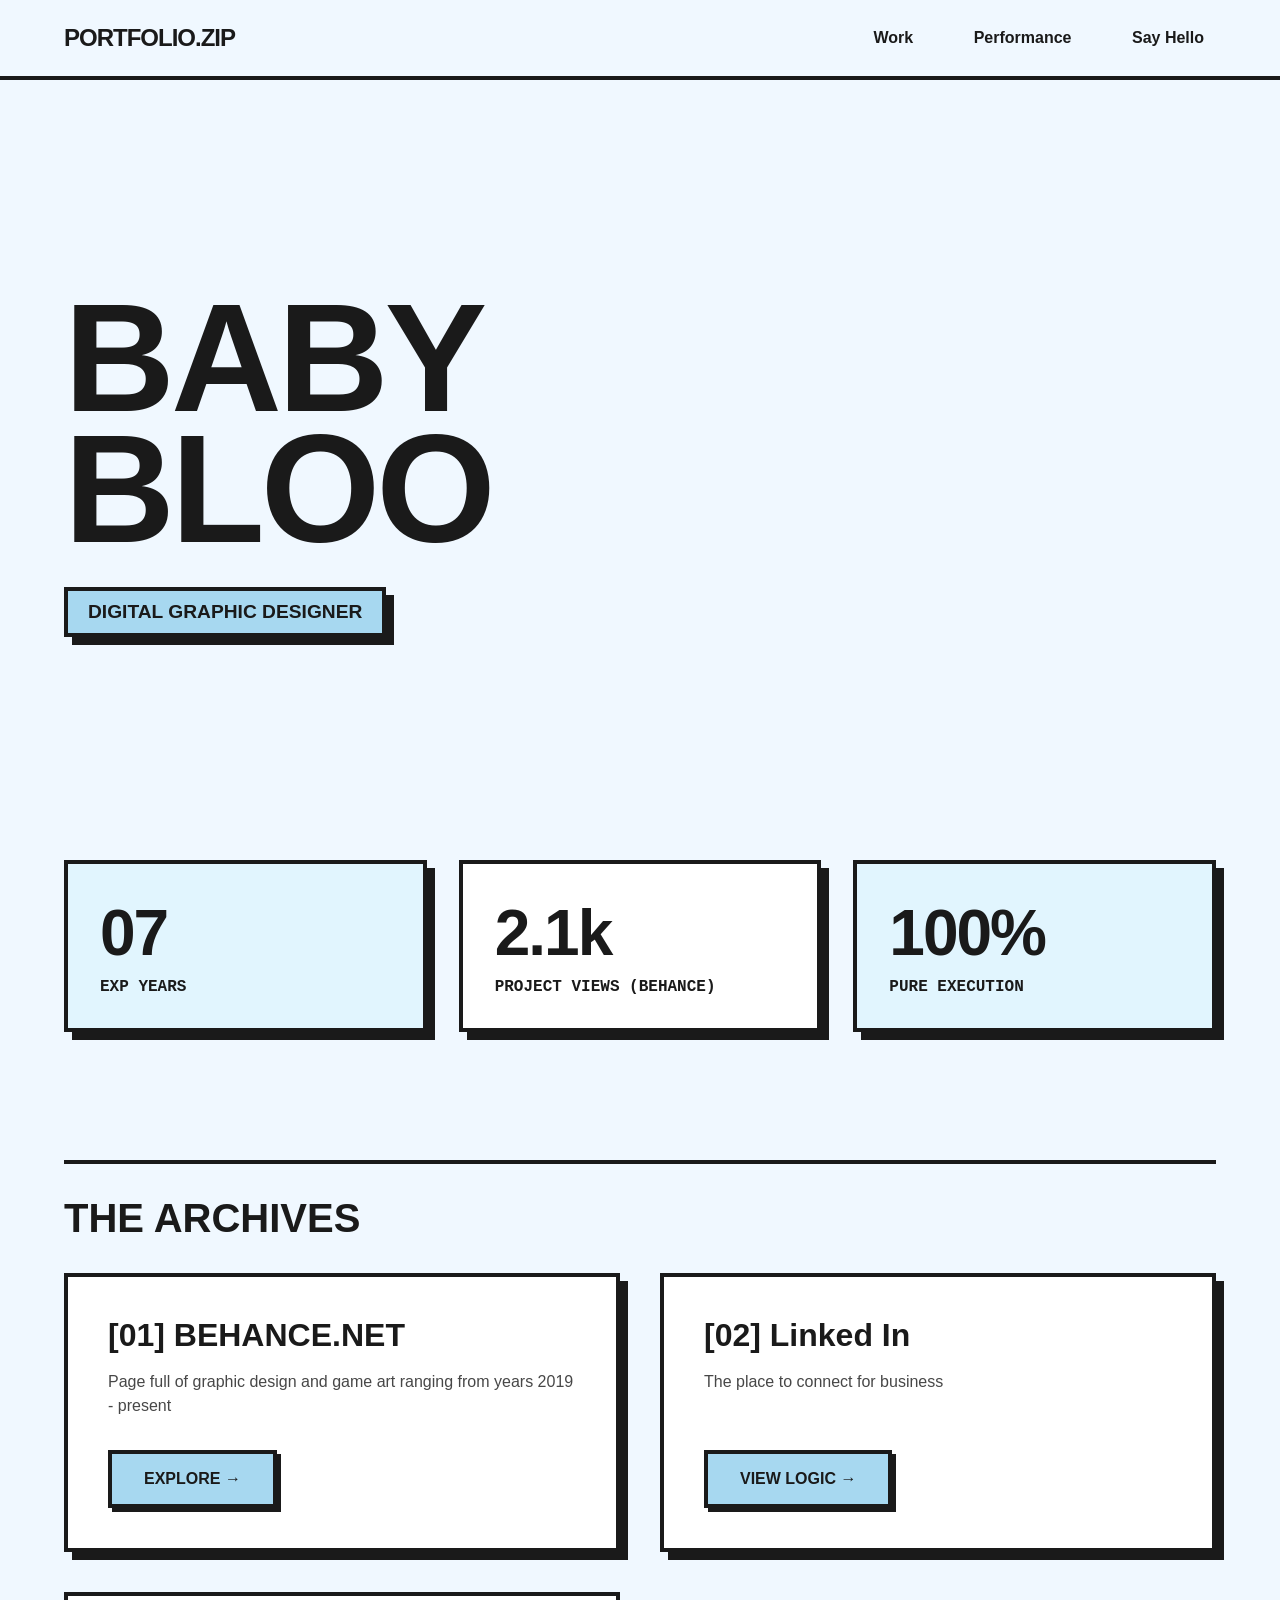
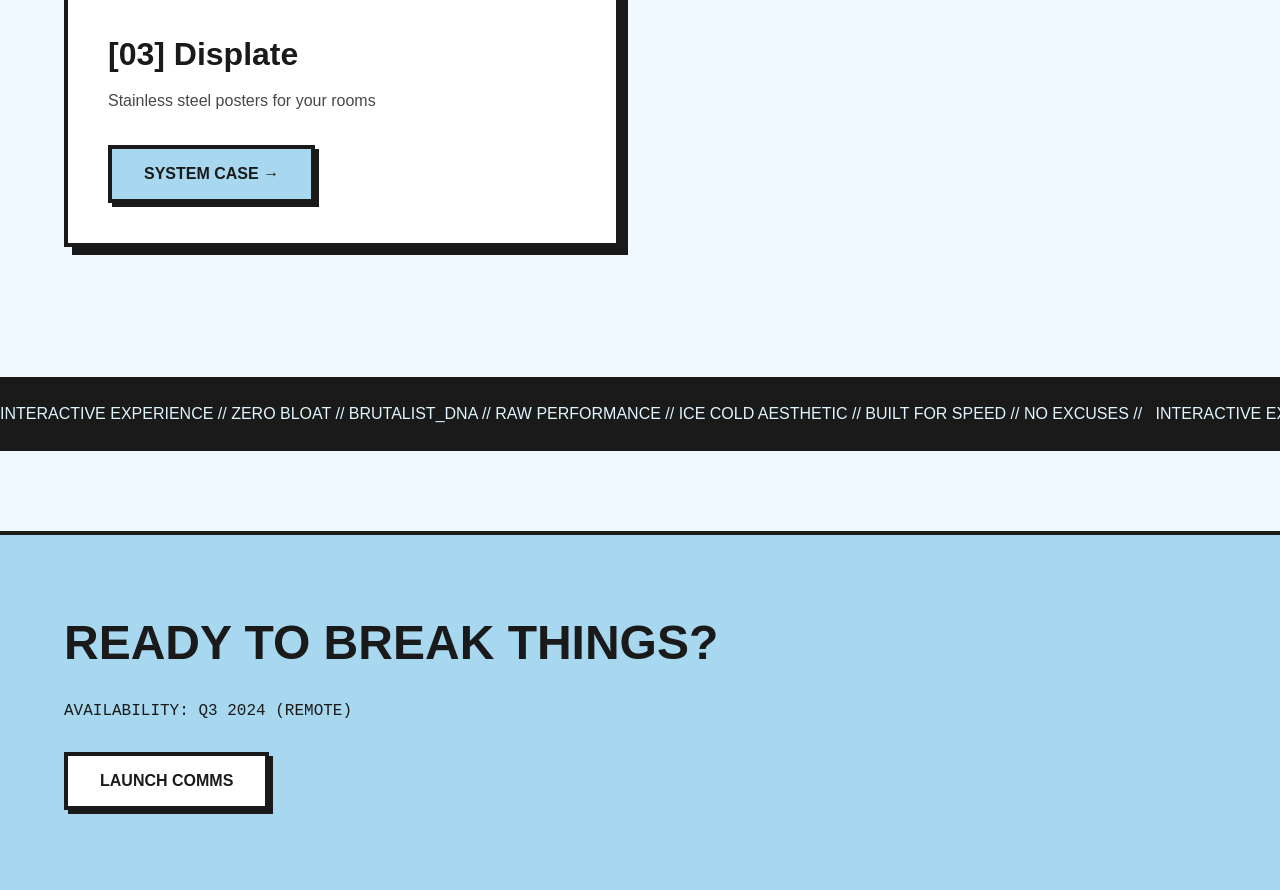
==== commit 97a5c706: "Update index.html" ====
--- a/index.html
+++ b/index.html
@@ -3,392 +3,349 @@
 <head>
     <meta charset="UTF-8">
     <meta name="viewport" content="width=device-width, initial-scale=1.0">
-    <title>Babybloo | Portfolio</title>
-    <link href="https://fonts.googleapis.com/css2?family=Inter:wght@900&family=Space+Mono:wght@400;700&display=swap" rel="stylesheet">
+    <title>BABYBLOO // portfolio.gfx </title>
     <style>
+        /* CONFIGURATION & COLORS */
         :root {
-            --ink: #0a0a0a;
-            --paper: #e8e6e1;
-            --accent: #ff3e00;
-            --piston-speed: 0.4s;
-            --piston-ease: cubic-bezier(0.8, 0, 0.2, 1);
-            --border-width: 4px;
+            --bg: #F0F8FF;           /* Ice Blue Tint */
+            --baby-blue: #A7D8F0;    /* Tertiary Baby Blue */
+            --ice-blue: #E1F5FE;     /* Lighter Ice Blue */
+            --black: #1A1A1A;        /* High Contrast Black */
+            --white: #ffffff;
+            --border: 4px solid var(--black);
+            --shadow: 8px 8px 0px var(--black);
+            --shadow-hover: 2px 2px 0px var(--black);
+            --font-main: 'Helvetica', sans-serif;
+            --font-mono: 'Courier New', monospace;
+            --transition: all 0.4s cubic-bezier(0.2, 1, 0.3, 1);
+        }
+
+        /* INITIAL PAGE LOAD HIDE (for Reveal Script) */
+        .reveal {
+            opacity: 0;
+            transform: translateY(30px);
+            transition: opacity 0.8s ease-out, transform 0.8s cubic-bezier(0.2, 1, 0.3, 1);
+        }
+
+        .reveal-active {
+            opacity: 1;
+            transform: translateY(0);
         }
 
         * {
             margin: 0;
             padding: 0;
             box-sizing: border-box;
-            cursor: crosshair;
+            cursor: url("data:image/svg+xml,%3Csvg xmlns='http://www.w3.org/2000/svg' width='12' height='12' viewBox='0 0 12 12'%3E%3Crect width='12' height='12' fill='black'/%3E%3C/svg%3E"), auto;
         }
 
         body {
-            background-color: var(--paper);
-            color: var(--ink);
-            font-family: 'Inter', sans-serif;
+            background-color: var(--bg);
+            color: var(--black);
+            font-family: var(--font-main);
             overflow-x: hidden;
-            min-height: 100vh;
-            padding: 2rem;
+            scroll-behavior: smooth;
+        }
+
+        /* NAV */
+        nav {
+            position: fixed;
+            width: 100%;
+            top: 0;
+            background: var(--bg);
+            border-bottom: var(--border);
+            z-index: 1000;
             display: flex;
+            justify-content: space-between;
             align-items: center;
-            justify-content: center;
-        }
-
-        /* Grain Overlay */
-        body::before {
-            content: "";
-            position: fixed;
-            top: 0; left: 0; width: 100%; height: 100%;
-            opacity: 0.05;
-            pointer-events: none;
-            z-index: 9999;
-            background-image: url("data:image/svg+xml,%3Csvg viewBox='0 0 200 200' xmlns='http://www.w3.org/2000/svg'%3E%3Cfilter id='noiseFilter'%3E%3CfeTurbulence type='fractalNoise' baseFrequency='0.65' numOctaves='3' stitchTiles='stitch'/%3E%3C/filter%3E%3Crect width='100%25' height='100%25' filter='url(%23noiseFilter)'/%3E%3C/svg%3E");
-        }
-
-        .press-container {
-            width: 100%;
-            max-width: 1200px;
-            display: grid;
-            grid-template-columns: repeat(12, 1fr);
-            grid-auto-rows: minmax(100px, auto);
-            gap: 0;
-            border: var(--border-width) solid var(--ink);
-            background-color: var(--ink);
-            box-shadow: 20px 20px 0px rgba(0,0,0,0.1);
-        }
-
-        .cell {
-            background-color: var(--paper);
-            border: calc(var(--border-width) / 2) solid var(--ink);
-            padding: 2rem;
-            position: relative;
-            overflow: hidden;
-            transition: transform var(--piston-speed) var(--piston-ease), background-color 0.2s ease;
-        }
-
-        .cell:hover {
-            background-color: #fff;
-            transform: translate(-4px, -4px);
-            box-shadow: 4px 4px 0px var(--ink);
-            z-index: 10;
-        }
-
-        /* Hero Name */
-        .name-block {
-            grid-column: span 8;
-            grid-row: span 3;
+            padding: 1.5rem 5%;
+        }
+
+        .logo { font-weight: 900; text-transform: uppercase; letter-spacing: -1px; font-size: 1.5rem; }
+        
+        .nav-links a {
+            text-decoration: none;
+            color: var(--black);
+            font-weight: 800;
+            margin-left: 2rem;
+            padding: 5px 10px;
+            border: 2px solid transparent;
+            transition: var(--transition);
+        }
+
+        .nav-links a:hover {
+            background: var(--baby-blue);
+            border: 2px solid var(--black);
+            box-shadow: 3px 3px 0 var(--black);
+        }
+
+        /* CONTAINER */
+        .container {
+            max-width: 1300px;
+            margin: 0 auto;
+            padding: 150px 5% 50px;
+        }
+
+        /* HERO SECTION */
+        .hero {
+            min-height: 70vh;
             display: flex;
             flex-direction: column;
-            justify-content: flex-end;
-        }
-
-        .name-block h1 {
-            font-size: clamp(4rem, 10vw, 12rem);
+            justify-content: center;
+            margin-bottom: 5rem;
+        }
+
+        h1 {
+            font-size: clamp(3.5rem, 12vw, 10rem);
+            text-transform: uppercase;
             line-height: 0.85;
+            margin-bottom: 2rem;
+            letter-spacing: -4px;
+        }
+
+        .hero-details {
+            display: flex;
+            align-items: flex-start;
+            gap: 20px;
+        }
+
+        .tagline {
+            background: var(--baby-blue);
+            padding: 10px 20px;
+            border: var(--border);
+            box-shadow: var(--shadow);
+            font-weight: 900;
+            font-size: 1.2rem;
             text-transform: uppercase;
-            letter-spacing: -0.05em;
-            word-break: break-all;
-        }
-
-        /* Stats */
-        .stats-block {
-            grid-column: span 4;
-            grid-row: span 2;
+        }
+
+        /* STATS GRID */
+        .stats-grid {
+            display: grid;
+            grid-template-columns: repeat(auto-fit, minmax(240px, 1fr));
+            gap: 2rem;
+            margin-bottom: 8rem;
+        }
+
+        .stat-card {
+            background: var(--ice-blue);
+            border: var(--border);
+            padding: 2rem;
+            box-shadow: var(--shadow);
+            transition: var(--transition);
+        }
+
+        .stat-card:hover {
+            transform: translate(4px, 4px);
+            box-shadow: var(--shadow-hover);
+            background: var(--baby-blue);
+        }
+
+        .stat-card h3 { font-size: 4rem; margin-bottom: 0.5rem; letter-spacing: -2px;}
+        .stat-card p { font-family: var(--font-mono); text-transform: uppercase; font-weight: bold; }
+
+        /* WORKS / LINKS */
+        .section-header {
+            border-top: var(--border);
+            padding: 2rem 0;
+            margin-top: 4rem;
+            font-size: 2.5rem;
+            text-transform: uppercase;
+        }
+
+        .projects-wrapper {
+            display: grid;
+            grid-template-columns: repeat(auto-fill, minmax(400px, 1fr));
+            gap: 2.5rem;
+        }
+
+        .project-card {
+            background: var(--white);
+            border: var(--border);
+            padding: 2.5rem;
+            box-shadow: var(--shadow);
+            transition: var(--transition);
             display: flex;
             flex-direction: column;
             justify-content: space-between;
-            font-family: 'Space Mono', monospace;
-        }
-
-        .stat-item {
-            border-bottom: 2px solid var(--ink);
-            padding: 1rem 0;
-            display: flex;
-            justify-content: space-between;
-            align-items: flex-end;
-        }
-
-        .stat-val {
-            font-size: 2.5rem;
-            font-weight: 700;
-        }
-
-        /* Clock */
-        .clock-block {
-            grid-column: span 4;
-            grid-row: span 1;
-            background-color: var(--ink);
-            color: var(--paper);
-            display: flex;
-            align-items: center;
-            justify-content: center;
-        }
-
-        #clock {
-            font-family: 'Space Mono', monospace;
-            font-size: 3rem;
-            font-weight: 700;
-        }
-
-        /* Weather */
-        .weather-block {
-            grid-column: span 6;
-            grid-row: span 2;
-            display: flex;
-            flex-direction: column;
-            gap: 1.5rem;
-        }
-
-        .weather-input-wrap {
-            display: flex;
-            border: var(--border-width) solid var(--ink);
-        }
-
-        input[type="text"] {
-            flex: 1;
-            background: transparent;
-            border: none;
-            padding: 1rem;
-            font-family: 'Space Mono', monospace;
-            font-size: 1.2rem;
-            outline: none;
+        }
+
+        .project-card:hover {
+            background: var(--ice-blue);
+            transform: scale(1.02) rotate(-1deg);
+        }
+
+        .project-card h2 { font-size: 2rem; margin-bottom: 1rem; }
+        .project-card p { margin-bottom: 2rem; line-height: 1.5; opacity: 0.8; }
+
+        .btn {
+            display: inline-block;
+            background: var(--baby-blue);
+            color: var(--black);
+            padding: 1rem 2rem;
+            text-decoration: none;
+            font-weight: 900;
+            border: var(--border);
+            box-shadow: 4px 4px 0px var(--black);
             text-transform: uppercase;
-        }
-
-        .press-btn {
-            background: var(--ink);
-            color: var(--paper);
-            border: none;
-            padding: 0 1.5rem;
-            font-family: 'Space Mono', monospace;
-            font-weight: 700;
-            text-transform: uppercase;
-            transition: all 0.2s;
-            cursor: pointer;
-        }
-
-        .press-btn:hover {
-            background: var(--accent);
-            color: white;
-        }
-
-        .weather-display {
-            flex: 1;
-            display: flex;
-            align-items: center;
-            gap: 2rem;
-            transition: opacity 0.3s ease, transform 0.3s var(--piston-ease);
-        }
-
-        .temp {
-            font-size: 5rem;
-            font-weight: 900;
-        }
-
-        .city-label {
-            font-family: 'Space Mono', monospace;
-            text-transform: uppercase;
-            background: var(--ink);
-            color: var(--paper);
-            padding: 0.2rem 0.5rem;
+            align-self: flex-start;
+            transition: var(--transition);
+        }
+
+        .btn:hover {
+            background: var(--white);
+            box-shadow: 0 0 0 transparent;
+            transform: translate(4px, 4px);
+        }
+
+        /* MARQUEE */
+        .marquee {
+            border-top: var(--border);
+            border-bottom: var(--border);
+            padding: 1.5rem 0;
+            background: var(--black);
+            color: var(--ice-blue);
+            white-space: nowrap;
+            overflow: hidden;
+            margin: 5rem 0;
+        }
+
+        .marquee-inner {
             display: inline-block;
-        }
-
-        #pressure-readout {
-            font-family: 'Space Mono', monospace;
-            font-size: 0.7rem;
-            margin-top: 0.5rem;
-            color: var(--accent);
-            font-weight: bold;
-        }
-
-        /* Social */
-        .social-block {
-            grid-column: span 6;
-            grid-row: span 2;
-            display: grid;
-            grid-template-columns: 1fr 1fr;
-            padding: 0;
-        }
-
-        .social-link {
-            display: flex;
-            align-items: center;
-            justify-content: center;
-            text-decoration: none;
-            color: var(--ink);
-            font-family: 'Space Mono', monospace;
-            font-weight: 700;
-            text-transform: uppercase;
-            border: calc(var(--border-width) / 2) solid var(--ink);
-            transition: all var(--piston-speed) var(--piston-ease);
-        }
-
-        .social-link:hover {
-            background: var(--ink);
-            color: var(--paper);
-            font-size: 1.2rem;
-        }
-
-        /* Animations */
-        @keyframes pistonDown {
-            0% { transform: translateY(-100%); }
-            100% { transform: translateY(0); }
-        }
-
-        .reveal {
-            animation: pistonDown 0.8s var(--piston-ease) forwards;
-        }
-
-        @media (max-width: 900px) {
-            .press-container {
-                display: flex;
-                flex-direction: column;
-            }
-            .cell {
-                grid-column: span 12 !important;
-                grid-row: auto !important;
-            }
-            .name-block h1 { font-size: 5rem; }
-        }
+            animation: marquee 30s linear infinite;
+        }
+
+        @keyframes marquee {
+            0% { transform: translateX(0); }
+            100% { transform: translateX(-50%); }
+        }
+
+        /* FOOTER */
+        footer {
+            background: var(--baby-blue);
+            border-top: var(--border);
+            padding: 5rem 5%;
+            text-align: left;
+        }
+
+        @media (max-width: 768px) {
+            h1 { font-size: 4.5rem; letter-spacing: -2px; }
+            .nav-links { display: none; } /* Simplicity for mobile */
+            .projects-wrapper { grid-template-columns: 1fr; }
+        }
+
     </style>
 </head>
 <body>
 
-    <main class="press-container">
-        <!-- Name -->
-        <div class="cell name-block reveal" style="animation-delay: 0.1s;">
-            <div style="font-family: 'Space Mono'; font-size: 0.8rem; margin-bottom: 1rem;">[ DESIGNER / ARTIST ]</div>
+    <nav>
+        <div class="logo">PORTFOLIO.ZIP</div>
+        <div class="nav-links">
+            <a href="#projects">Work</a>
+            <a href="#stats">Performance</a>
+            <a href="#contact">Say Hello</a>
+        </div>
+    </nav>
+
+    <div class="container">
+        
+        <!-- HERO -->
+        <header class="hero reveal">
             <h1>BABY<br>BLOO</h1>
+            <div class="hero-details">
+                <div class="tagline">Digital Graphic Designer</div>
+            </div>
+        </header>
+
+        <!-- STATS SECTION -->
+        <section id="stats" class="stats-grid">
+            <div class="stat-card reveal" style="transition-delay: 0.1s;">
+                <h3>07</h3>
+                <p>Exp Years</p>
+            </div>
+            <div class="stat-card reveal" style="background: var(--white); transition-delay: 0.2s;">
+                <h3>2.1k</h3>
+                <p>Project Views (Behance)</p>
+            </div>
+            <div class="stat-card reveal" style="transition-delay: 0.3s;">
+                <h3>100%</h3>
+                <p>Pure Execution</p>
+            </div>
+        </section>
+
+        <!-- PROJECT PAGES -->
+        <section id="projects">
+            <h2 class="section-header reveal">The Archives</h2>
+            <div class="projects-wrapper">
+                
+                <article class="project-card reveal">
+                    <div>
+                        <h2>[01] BEHANCE.NET</h2>
+                        <p>Page full of graphic design and game art ranging from years 2019 - present</p>
+                    </div>
+                    <a href="https://behance.net/jbgfx" class="btn">Explore →</a>
+                </article>
+
+                <article class="project-card reveal">
+                    <div>
+                        <h2>[02] Linked In</h2>
+                        <p>The place to connect for business</p>
+                    </div>
+                    <a href="" class="btn">View Logic →</a>
+                </article>
+
+                <article class="project-card reveal">
+                    <div>
+                        <h2>[03] Displate</h2>
+                        <p>Stainless steel posters for your rooms</p>
+                    </div>
+                    <a href="https://displate.com/artist/babybloo?art=690782e5c541f" class="btn">System Case →</a>
+                </article>
+
+            </div>
+        </section>
+
+    </div>
+
+    <!-- SMOOTH MARQUEE -->
+    <div class="marquee reveal">
+        <div class="marquee-inner">
+            INTERACTIVE EXPERIENCE // ZERO BLOAT // BRUTALIST_DNA // RAW PERFORMANCE // ICE COLD AESTHETIC // BUILT FOR SPEED // NO EXCUSES // &nbsp;
+            INTERACTIVE EXPERIENCE // ZERO BLOAT // BRUTALIST_DNA // RAW PERFORMANCE // ICE COLD AESTHETIC // BUILT FOR SPEED // NO EXCUSES // &nbsp;
         </div>
-
-        <!-- Stats -->
-        <div class="cell stats-block reveal" style="animation-delay: 0.2s;">
-            <div class="stat-item">
-                <span>PROJECTS</span>
-                <span class="stat-val">42</span>
-            </div>
-            <div class="stat-item">
-                <span>PRGRMS</span>
-                <span class="stat-val">4</span>
-            </div>
-            <div class="stat-item">
-                <span>EXP_YRS</span>
-                <span class="stat-val">6</span>
-            </div>
-        </div>
-
-        <!-- Clock -->
-        <div class="cell clock-block reveal" style="animation-delay: 0.3s;">
-            <div id="clock">00:00:00</div>
-        </div>
-
-        <!-- Weather -->
-        <div class="cell weather-block reveal" style="animation-delay: 0.4s;">
-            <div class="weather-input-wrap">
-                <input type="text" id="cityInput" placeholder="ENTER_CITY" value="BERLIN">
-                <button class="press-btn" onclick="updateWeather()">SET</button>
-            </div>
-            <div class="weather-display" id="weatherDisplay">
-                <div class="temp" id="tempDisplay">--°</div>
-                <div>
-                    <div class="city-label" id="cityLabel">LOADING...</div>
-                    <div style="font-family: 'Space Mono'; margin-top: 0.5rem; text-transform: uppercase;" id="weatherDesc">CONNECTING_API</div>
-                    <div id="pressure-readout">PRESS: 0000 MB</div>
-                </div>
-            </div>
-        </div>
-
-        <!-- Social -->
-        <div class="cell social-block reveal" style="animation-delay: 0.5s;">
-            <a href="https://github.com/1babybloo1" class="social-link">GITHUB</a>
-            <a href="https://behance.net/jbgfx" class="social-link">BEHANCE</a>
-            <a href="https://displate.com/artist/babybloo?art=690782e5c541f" class="social-link">DISPLATE</a>
-            <a href="#" class="social-link">LINKEDIN</a>
-        </div>
-    </main>
-
+    </div>
+
+    <footer id="contact">
+        <h2 class="reveal" style="font-size: 3rem; text-transform: uppercase;">Ready to break things?</h2>
+        <p class="reveal" style="margin: 2rem 0; font-family: var(--font-mono);">AVAILABILITY: Q3 2024 (REMOTE)</p>
+        <a href="mailto:jackdmbell@outlook.com" class="btn reveal" style="background: var(--white);">Launch Comms</a>
+    </footer>
+
+    <!-- INTERACTION SCRIPT -->
     <script>
-        // 1. Digital Clock Logic
-        function updateClock() {
-            const now = new Date();
-            const h = String(now.getHours()).padStart(2, '0');
-            const m = String(now.getMinutes()).padStart(2, '0');
-            const s = String(now.getSeconds()).padStart(2, '0');
-            document.getElementById('clock').textContent = `${h}:${m}:${s}`;
-        }
-        setInterval(updateClock, 1000);
-        updateClock();
-
-        // 2. WeatherAPI.com Logic
-        const API_KEY = '7205c5db071e4146865101151262001'; // <--- PASTE YOUR KEY HERE
-
-        async function updateWeather() {
-            const city = document.getElementById('cityInput').value.trim();
-            const label = document.getElementById('cityLabel');
-            const temp = document.getElementById('tempDisplay');
-            const desc = document.getElementById('weatherDesc');
-            const press = document.getElementById('pressure-readout');
-            const display = document.getElementById('weatherDisplay');
-
-            if (!city) return;
-
-            // Start Mechanical Piston visual feedback
-            display.style.transform = 'translateY(15px)';
-            display.style.opacity = '0.4';
-
-            try {
-                // WeatherAPI structure: key, q (query), and optional aqi
-                const response = await fetch(
-                    `https://api.weatherapi.com/v1/current.json?key=${API_KEY}&q=${city}&aqi=no`
-                );
-                const data = await response.json();
-
-                // Small delay to simulate mechanical processing
-                setTimeout(() => {
-                    if (!data.error) {
-                        label.textContent = data.location.name.toUpperCase();
-                        temp.textContent = `${Math.round(data.current.temp_c)}°`;
-                        desc.textContent = data.current.condition.text.toUpperCase();
-                        press.textContent = `PRESS: ${data.current.pressure_mb} MB`;
-                    } else {
-                        label.textContent = "ERROR";
-                        temp.textContent = "??°";
-                        desc.textContent = data.error.message.toUpperCase();
-                    }
-                    // Return piston to position
-                    display.style.transform = 'translateY(0)';
-                    display.style.opacity = '1';
-                }, 400);
-
-            } catch (error) {
-                label.textContent = "OFFLINE";
-                temp.textContent = "—°";
-                desc.textContent = "NETWORK FAILURE";
-                display.style.transform = 'translateY(0)';
-                display.style.opacity = '1';
-            }
-        }
-
-        // Allow Enter key to submit
-        document.getElementById('cityInput').addEventListener('keypress', (e) => {
-            if (e.key === 'Enter') updateWeather();
+        // Reveal on Scroll Logic
+        const observerOptions = {
+            threshold: 0.15,
+            rootMargin: '0px 0px -50px 0px'
+        };
+
+        const observer = new IntersectionObserver((entries) => {
+            entries.forEach(entry => {
+                if (entry.isIntersecting) {
+                    entry.target.classList.add('reveal-active');
+                }
+            });
+        }, observerOptions);
+
+        document.querySelectorAll('.reveal').forEach(el => {
+            observer.observe(el);
         });
 
-        // Initialize weather on load
-        window.addEventListener('load', updateWeather);
-
-        // 3. Mechanical Interaction Feel
-        document.querySelectorAll('.cell').forEach(cell => {
-            cell.addEventListener('mousedown', () => {
-                cell.style.transform = 'translate(0, 0)';
-                cell.style.boxShadow = 'none';
-            });
-            cell.addEventListener('mouseup', () => {
-                cell.style.transform = 'translate(-4px, -4px)';
-                cell.style.boxShadow = '4px 4px 0px var(--ink)';
-            });
+        // Interactive "Wobble" for cards on load
+        window.addEventListener('load', () => {
+            document.body.style.opacity = "1";
         });
     </script>
+
 </body>
 </html>
